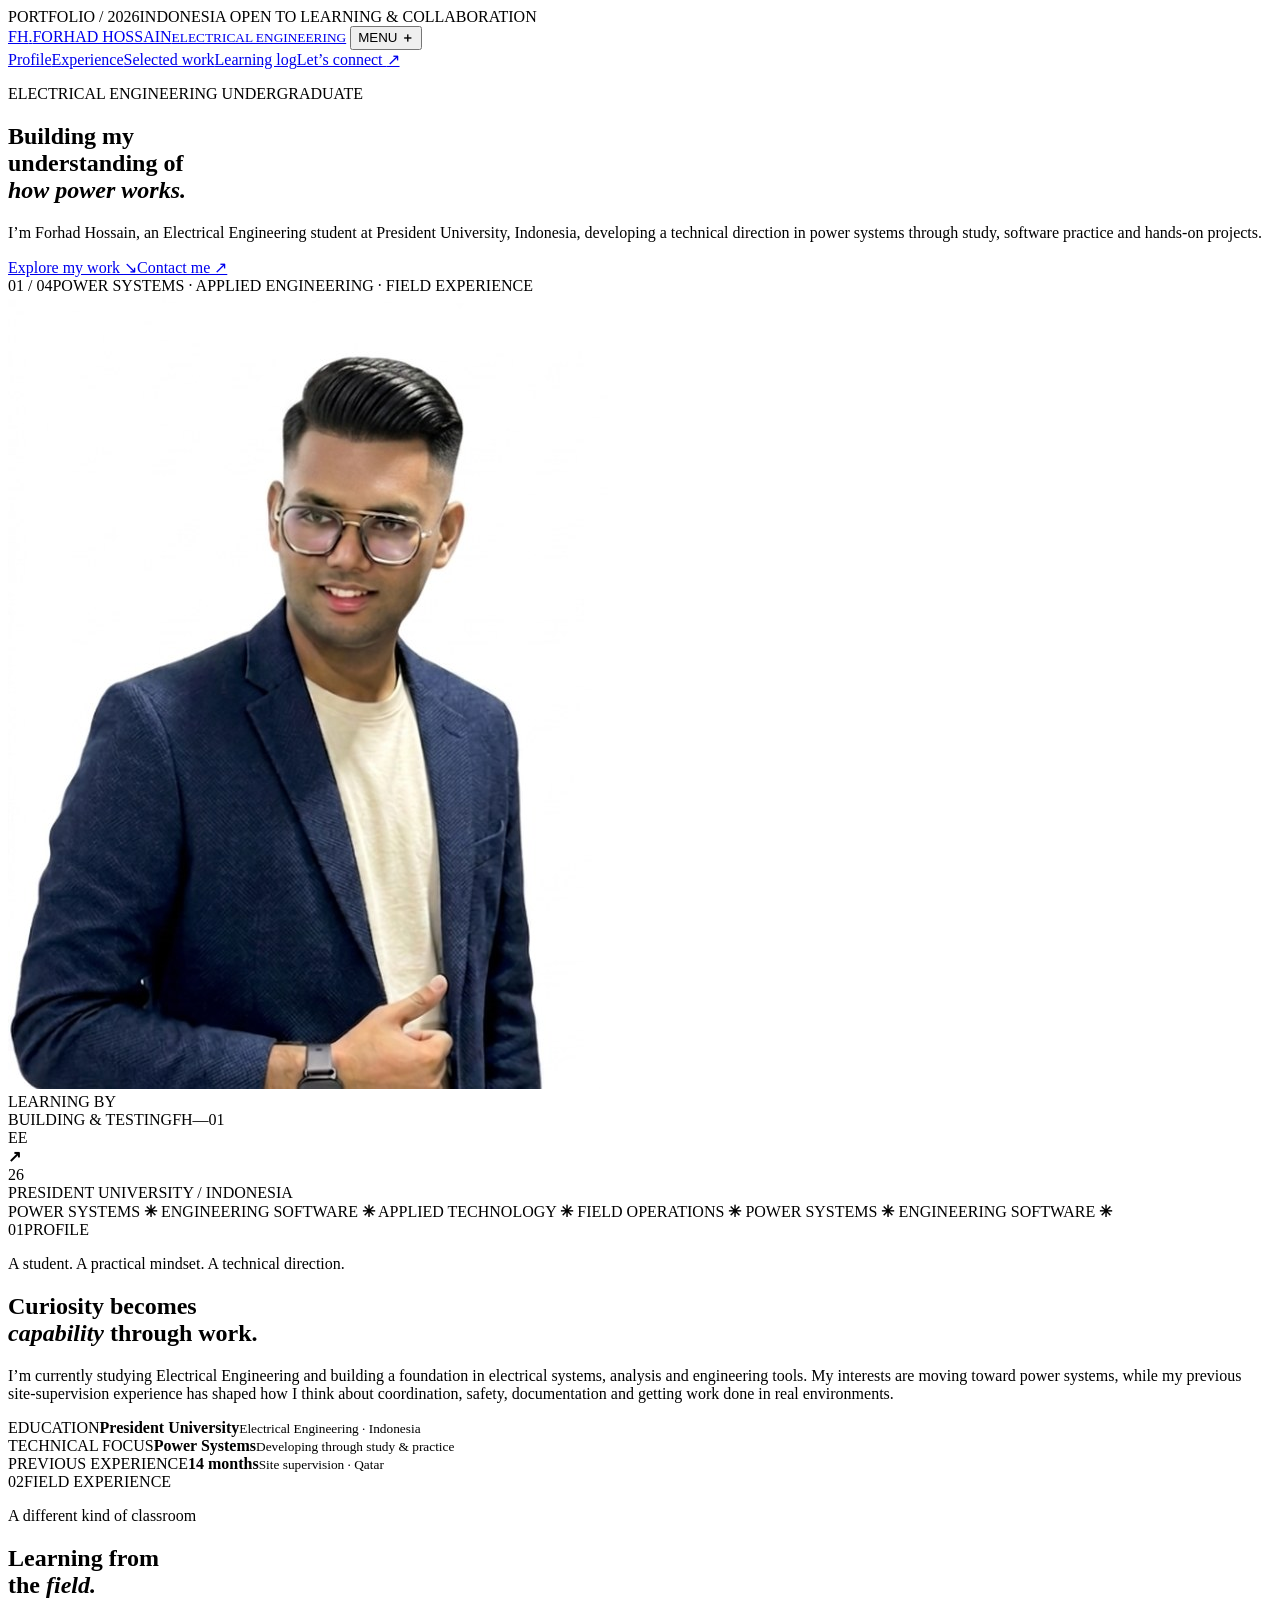
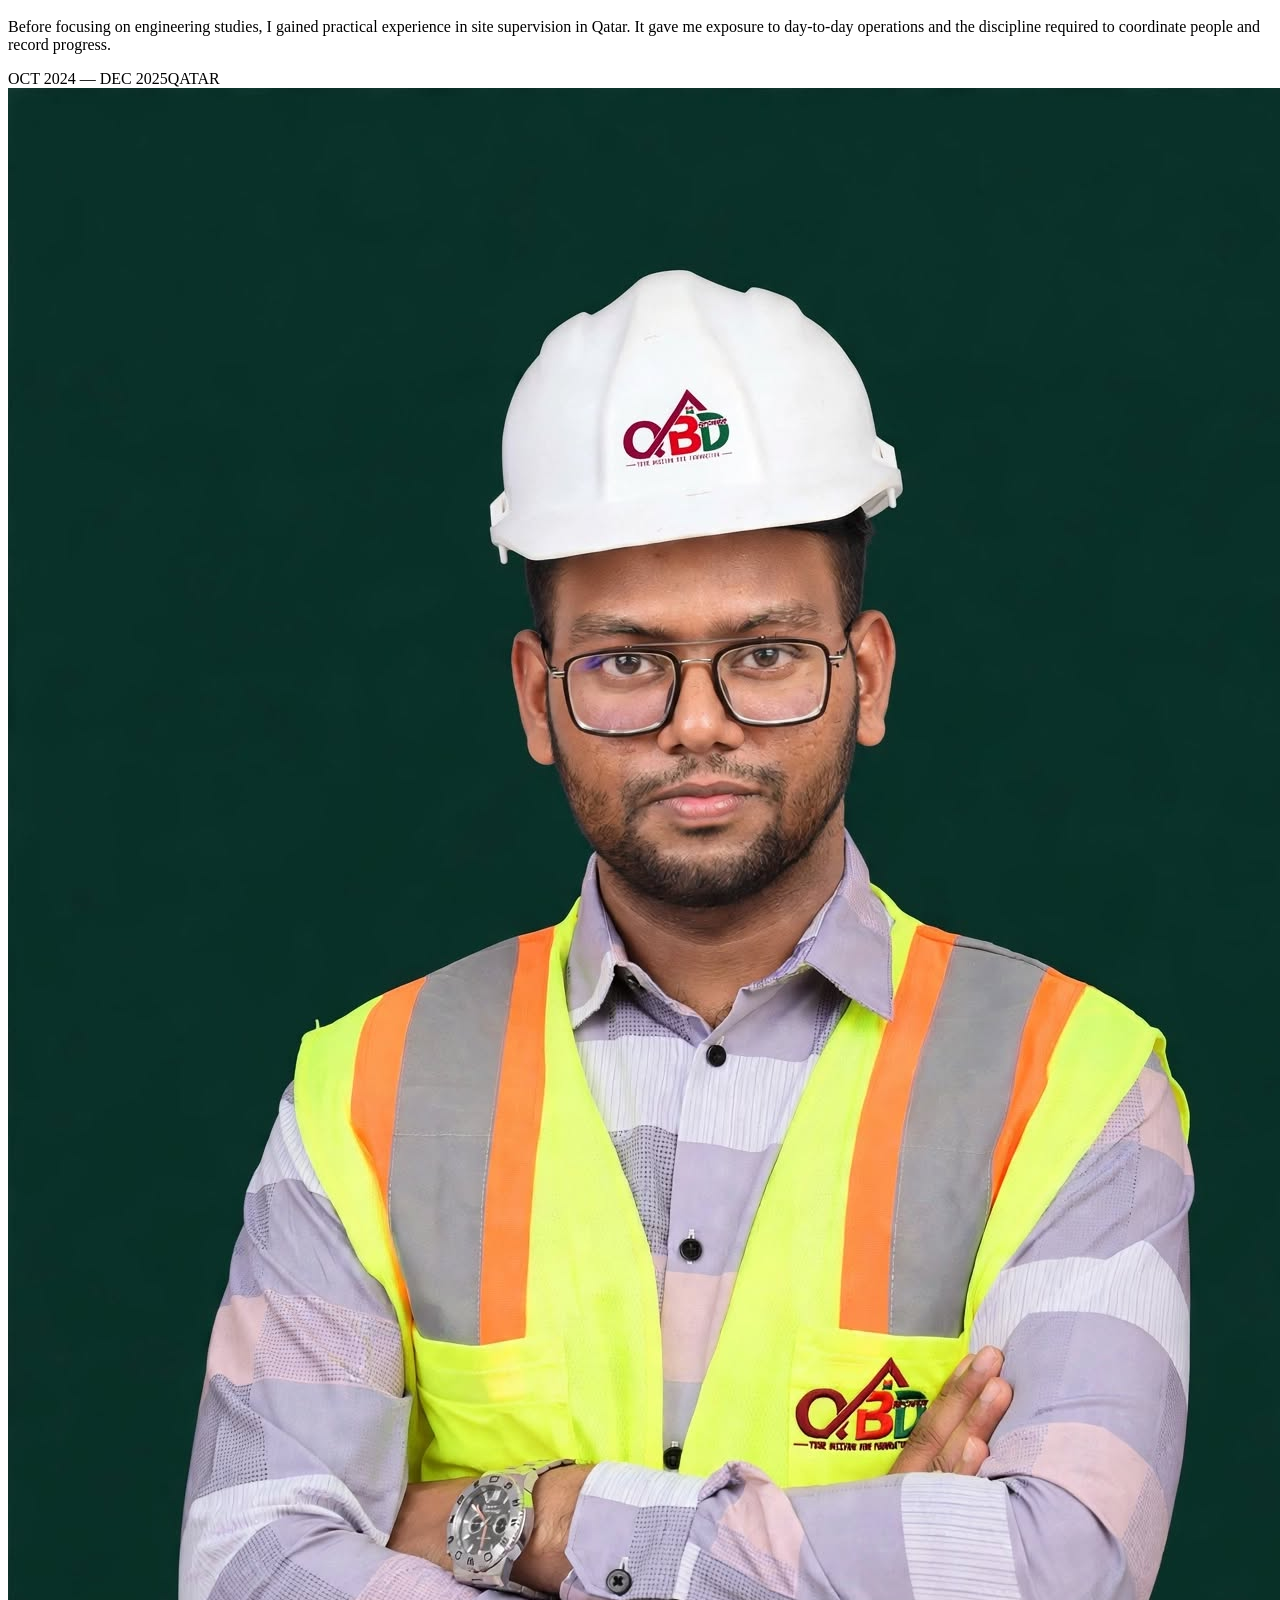
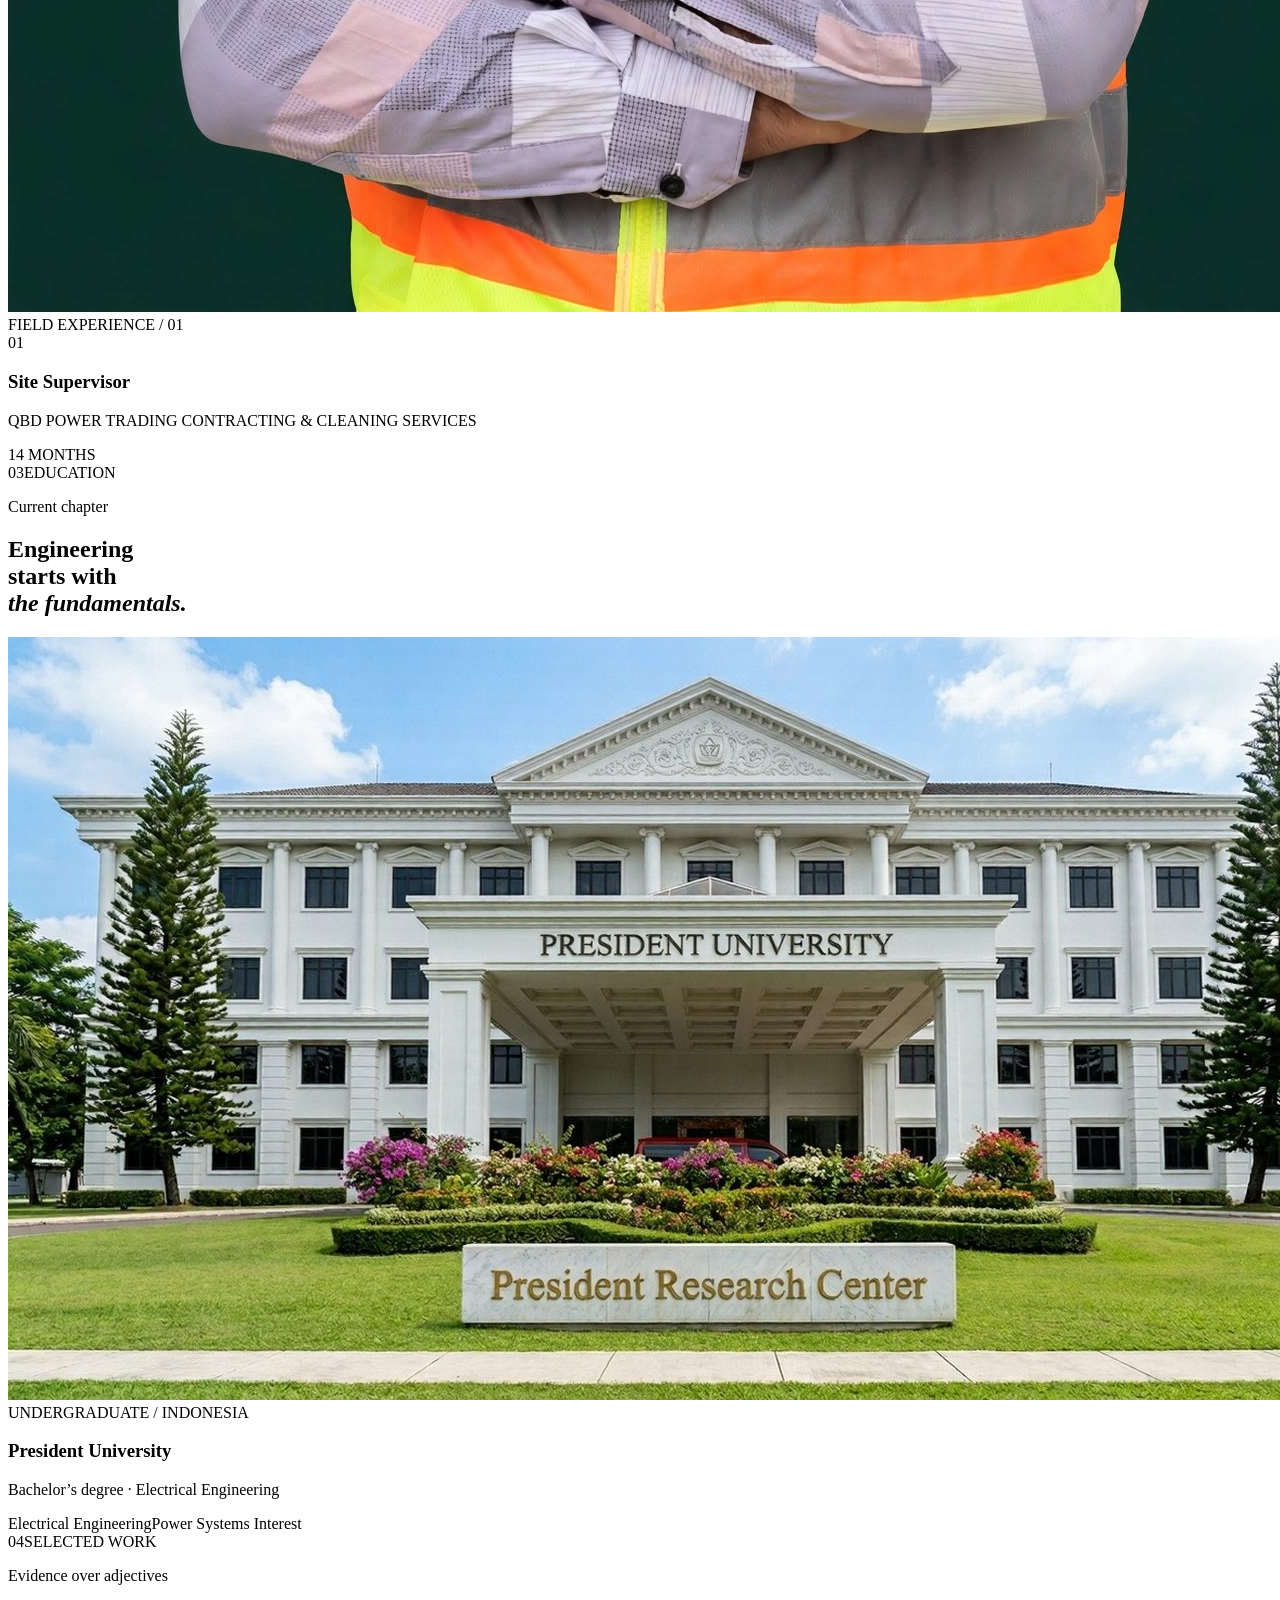
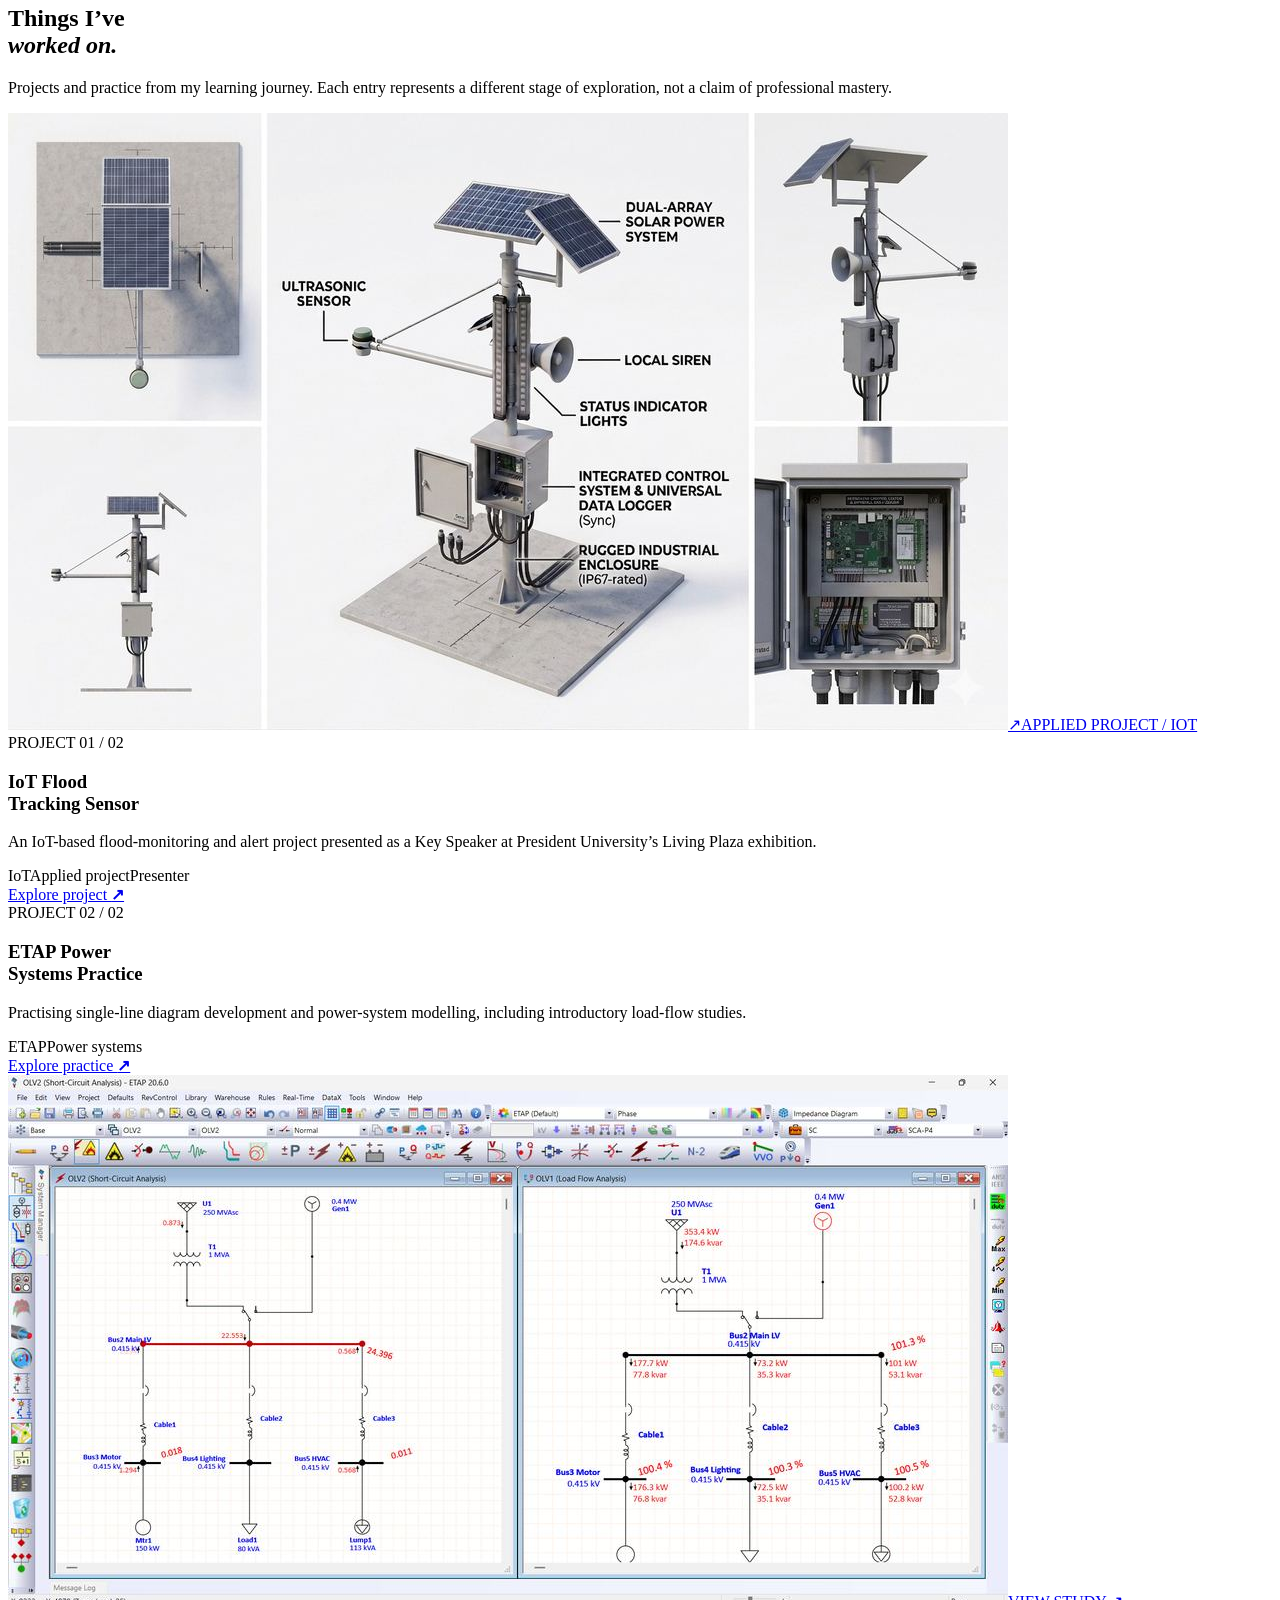
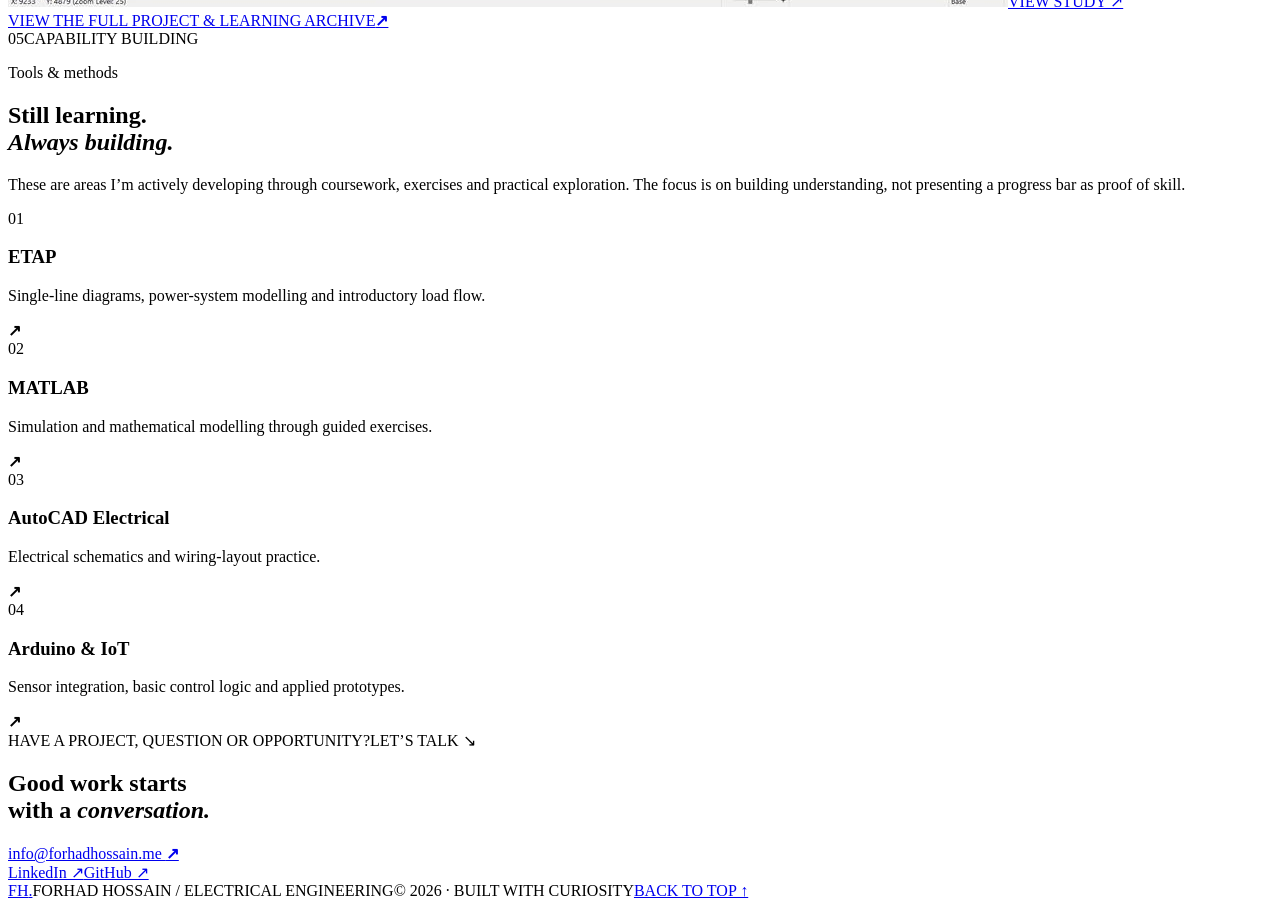
==== redesign-preview/index.html @ 77e1894d "Create independent portfolio redesign homepage" ====
<!doctype html>
<html lang="en">
<head>
<meta charset="utf-8"><meta name="viewport" content="width=device-width,initial-scale=1">
<title>Forhad Hossain | Electrical Engineering & Power Systems</title>
<meta name="description" content="Forhad Hossain, Electrical Engineering undergraduate at President University, Indonesia. Exploring power systems, engineering software and applied technology.">
<meta name="theme-color" content="#102b22">
<link rel="preconnect" href="https://fonts.googleapis.com"><link rel="preconnect" href="https://fonts.gstatic.com" crossorigin>
<link href="https://fonts.googleapis.com/css2?family=DM+Mono:wght@400;500&family=DM+Sans:wght@400;500;600;700&family=Manrope:wght@400;500;600;700;800&display=swap" rel="stylesheet">
<link rel="stylesheet" href="styles/site.css">
</head>
<body>
<div class="topline"><span>PORTFOLIO / 2026</span><span>INDONESIA <i></i> OPEN TO LEARNING & COLLABORATION</span></div>
<header class="site-header">
 <a class="brand" href="#top" aria-label="Forhad Hossain home"><span class="brand-mark">FH<span>.</span></span><span class="brand-name">FORHAD HOSSAIN<small>ELECTRICAL ENGINEERING</small></span></a>
 <button class="menu-toggle" aria-expanded="false" aria-controls="main-nav">MENU <b>＋</b></button>
 <nav id="main-nav"><a href="#profile">Profile</a><a href="#experience">Experience</a><a href="#work">Selected work</a><a href="#learning">Learning log</a><a class="nav-contact" href="#contact">Let’s connect <span>↗</span></a></nav>
</header>
<main id="top">
<section class="hero">
 <div class="hero-copy">
  <p class="kicker"><span class="kicker-line"></span> ELECTRICAL ENGINEERING UNDERGRADUATE</p>
  <h1>Building my<br>understanding of<br><em>how power works.</em></h1>
  <p class="hero-intro">I’m Forhad Hossain, an Electrical Engineering student at President University, Indonesia, developing a technical direction in power systems through study, software practice and hands-on projects.</p>
  <div class="hero-actions"><a class="button button-light" href="#work">Explore my work <span>↘</span></a><a class="text-link" href="mailto:info@forhadhossain.me">Contact me ↗</a></div>
  <div class="hero-foot"><span>01 / 04</span><span>POWER SYSTEMS · APPLIED ENGINEERING · FIELD EXPERIENCE</span></div>
 </div>
 <div class="hero-visual">
  <div class="portrait-frame"><img src="../assets/profile/profile.jpg" alt="Portrait of Forhad Hossain"></div>
  <div class="portrait-note"><span class="note-dot"></span><span>LEARNING BY<br>BUILDING & TESTING</span><span class="note-index">FH—01</span></div>
  <div class="hero-stamp">EE<br><b>↗</b><br>26</div>
 </div>
 <div class="hero-side-label">PRESIDENT UNIVERSITY / INDONESIA</div>
</section>
<section class="ticker" aria-label="Areas of interest"><div>POWER SYSTEMS <b>✳</b> ENGINEERING SOFTWARE <b>✳</b> APPLIED TECHNOLOGY <b>✳</b> FIELD OPERATIONS <b>✳</b> POWER SYSTEMS <b>✳</b> ENGINEERING SOFTWARE <b>✳</b></div></section>
<section class="profile section-pad" id="profile">
 <div class="section-index"><span>01</span><span>PROFILE</span></div>
 <div class="profile-content"><p class="eyebrow">A student. A practical mindset. A technical direction.</p><h2>Curiosity becomes<br><em>capability</em> through work.</h2><div class="profile-bottom"><p>I’m currently studying Electrical Engineering and building a foundation in electrical systems, analysis and engineering tools. My interests are moving toward power systems, while my previous site-supervision experience has shaped how I think about coordination, safety, documentation and getting work done in real environments.</p><div class="profile-facts"><div><span>EDUCATION</span><b>President University</b><small>Electrical Engineering · Indonesia</small></div><div><span>TECHNICAL FOCUS</span><b>Power Systems</b><small>Developing through study & practice</small></div><div><span>PREVIOUS EXPERIENCE</span><b>14 months</b><small>Site supervision · Qatar</small></div></div></div></div>
</section>
<section class="experience section-pad" id="experience">
 <div class="section-index light"><span>02</span><span>FIELD EXPERIENCE</span></div>
 <div class="experience-layout"><div><p class="eyebrow eyebrow-light">A different kind of classroom</p><h2>Learning from<br>the <em>field.</em></h2><p class="experience-intro">Before focusing on engineering studies, I gained practical experience in site supervision in Qatar. It gave me exposure to day-to-day operations and the discipline required to coordinate people and record progress.</p><div class="experience-meta"><span>OCT 2024 — DEC 2025</span><span>QATAR</span></div></div><div class="experience-photo"><img src="../assets/experience/site-work.jpg" alt="Site work experience"><div class="photo-caption">FIELD EXPERIENCE / 01</div></div><div class="experience-role"><span class="role-no">01</span><div><h3>Site Supervisor</h3><p>QBD POWER TRADING CONTRACTING & CLEANING SERVICES</p></div><span class="role-period">14 MONTHS</span></div></div>
</section>
<section class="education section-pad">
 <div class="section-index"><span>03</span><span>EDUCATION</span></div><div class="education-layout"><div><p class="eyebrow">Current chapter</p><h2>Engineering<br>starts with<br><em>the fundamentals.</em></h2></div><div class="education-card"><img src="../assets/education/university.jpg" alt="University campus"><div class="education-card-body"><span class="mono">UNDERGRADUATE / INDONESIA</span><h3>President University</h3><p>Bachelor’s degree · Electrical Engineering</p><div class="education-tags"><span>Electrical Engineering</span><span>Power Systems Interest</span></div></div></div></div>
</section>
<section class="work section-pad" id="work">
 <div class="section-index"><span>04</span><span>SELECTED WORK</span></div><div class="work-heading"><div><p class="eyebrow">Evidence over adjectives</p><h2>Things I’ve<br><em>worked on.</em></h2></div><p>Projects and practice from my learning journey. Each entry represents a different stage of exploration, not a claim of professional mastery.</p></div>
 <div class="project-feature">
  <a class="project-image" href="projects.html#iot"><img src="../assets/projects/iot/flood-sensor.jpg" alt="IoT flood tracking sensor project"><span class="image-arrow">↗</span><span class="image-caption">APPLIED PROJECT / IOT</span></a>
  <div class="project-info"><span class="project-number">PROJECT 01 / 02</span><h3>IoT Flood<br>Tracking Sensor</h3><p>An IoT-based flood-monitoring and alert project presented as a Key Speaker at President University’s Living Plaza exhibition.</p><div class="project-tags"><span>IoT</span><span>Applied project</span><span>Presenter</span></div><a class="arrow-link" href="projects.html#iot">Explore project <b>↗</b></a></div>
 </div>
 <div class="project-secondary"><div class="secondary-info"><span class="project-number">PROJECT 02 / 02</span><h3>ETAP Power<br>Systems Practice</h3><p>Practising single-line diagram development and power-system modelling, including introductory load-flow studies.</p><div class="project-tags"><span>ETAP</span><span>Power systems</span></div><a class="arrow-link" href="projects.html#etap">Explore practice <b>↗</b></a></div><a class="secondary-image" href="projects.html#etap"><img src="../assets/projects/etap/beginner-01.jpg" alt="ETAP single line diagram practice"><span>VIEW STUDY ↗</span></a></div>
 <a class="all-work" href="projects.html"><span>VIEW THE FULL PROJECT & LEARNING ARCHIVE</span><b>↗</b></a>
</section>
<section class="learning section-pad" id="learning"><div class="section-index"><span>05</span><span>CAPABILITY BUILDING</span></div><div class="learning-layout"><div><p class="eyebrow">Tools & methods</p><h2>Still learning.<br><em>Always building.</em></h2><p class="learning-intro">These are areas I’m actively developing through coursework, exercises and practical exploration. The focus is on building understanding, not presenting a progress bar as proof of skill.</p></div><div class="capability-list"><div><span>01</span><div><h3>ETAP</h3><p>Single-line diagrams, power-system modelling and introductory load flow.</p></div><b>↗</b></div><div><span>02</span><div><h3>MATLAB</h3><p>Simulation and mathematical modelling through guided exercises.</p></div><b>↗</b></div><div><span>03</span><div><h3>AutoCAD Electrical</h3><p>Electrical schematics and wiring-layout practice.</p></div><b>↗</b></div><div><span>04</span><div><h3>Arduino & IoT</h3><p>Sensor integration, basic control logic and applied prototypes.</p></div><b>↗</b></div></div></div></section>
<section class="contact section-pad" id="contact"><div class="contact-top"><span>HAVE A PROJECT, QUESTION OR OPPORTUNITY?</span><span>LET’S TALK ↘</span></div><h2>Good work starts<br>with a <em>conversation.</em></h2><div class="contact-bottom"><a class="contact-email" href="mailto:info@forhadhossain.me">info@forhadhossain.me <b>↗</b></a><div class="contact-links"><a href="https://www.linkedin.com/" target="_blank" rel="noreferrer">LinkedIn ↗</a><a href="https://github.com/forhadhossain-ee" target="_blank" rel="noreferrer">GitHub ↗</a></div></div></section>
</main>
<footer><a class="footer-brand" href="#top">FH<span>.</span></a><span>FORHAD HOSSAIN / ELECTRICAL ENGINEERING</span><span>© 2026 · BUILT WITH CURIOSITY</span><a href="#top">BACK TO TOP ↑</a></footer>
<script src="scripts/site.js"></script>
</body></html>
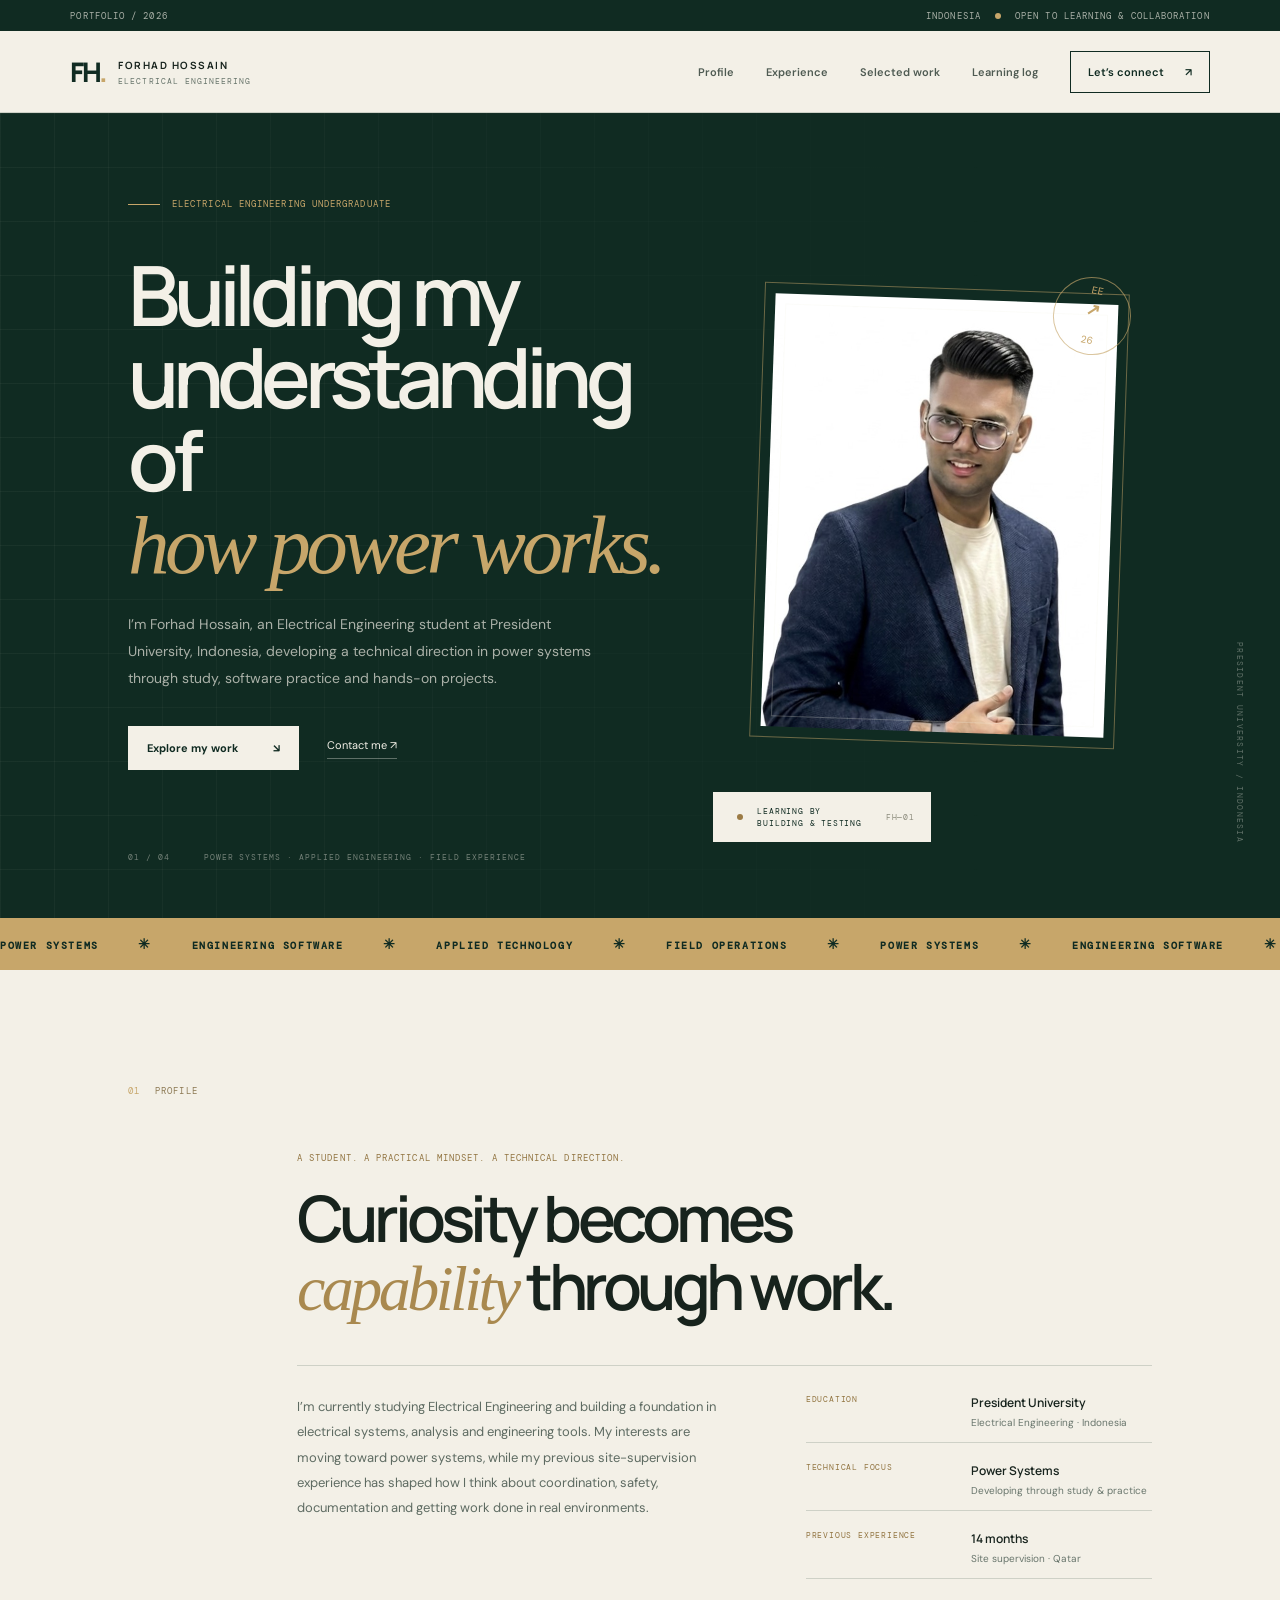
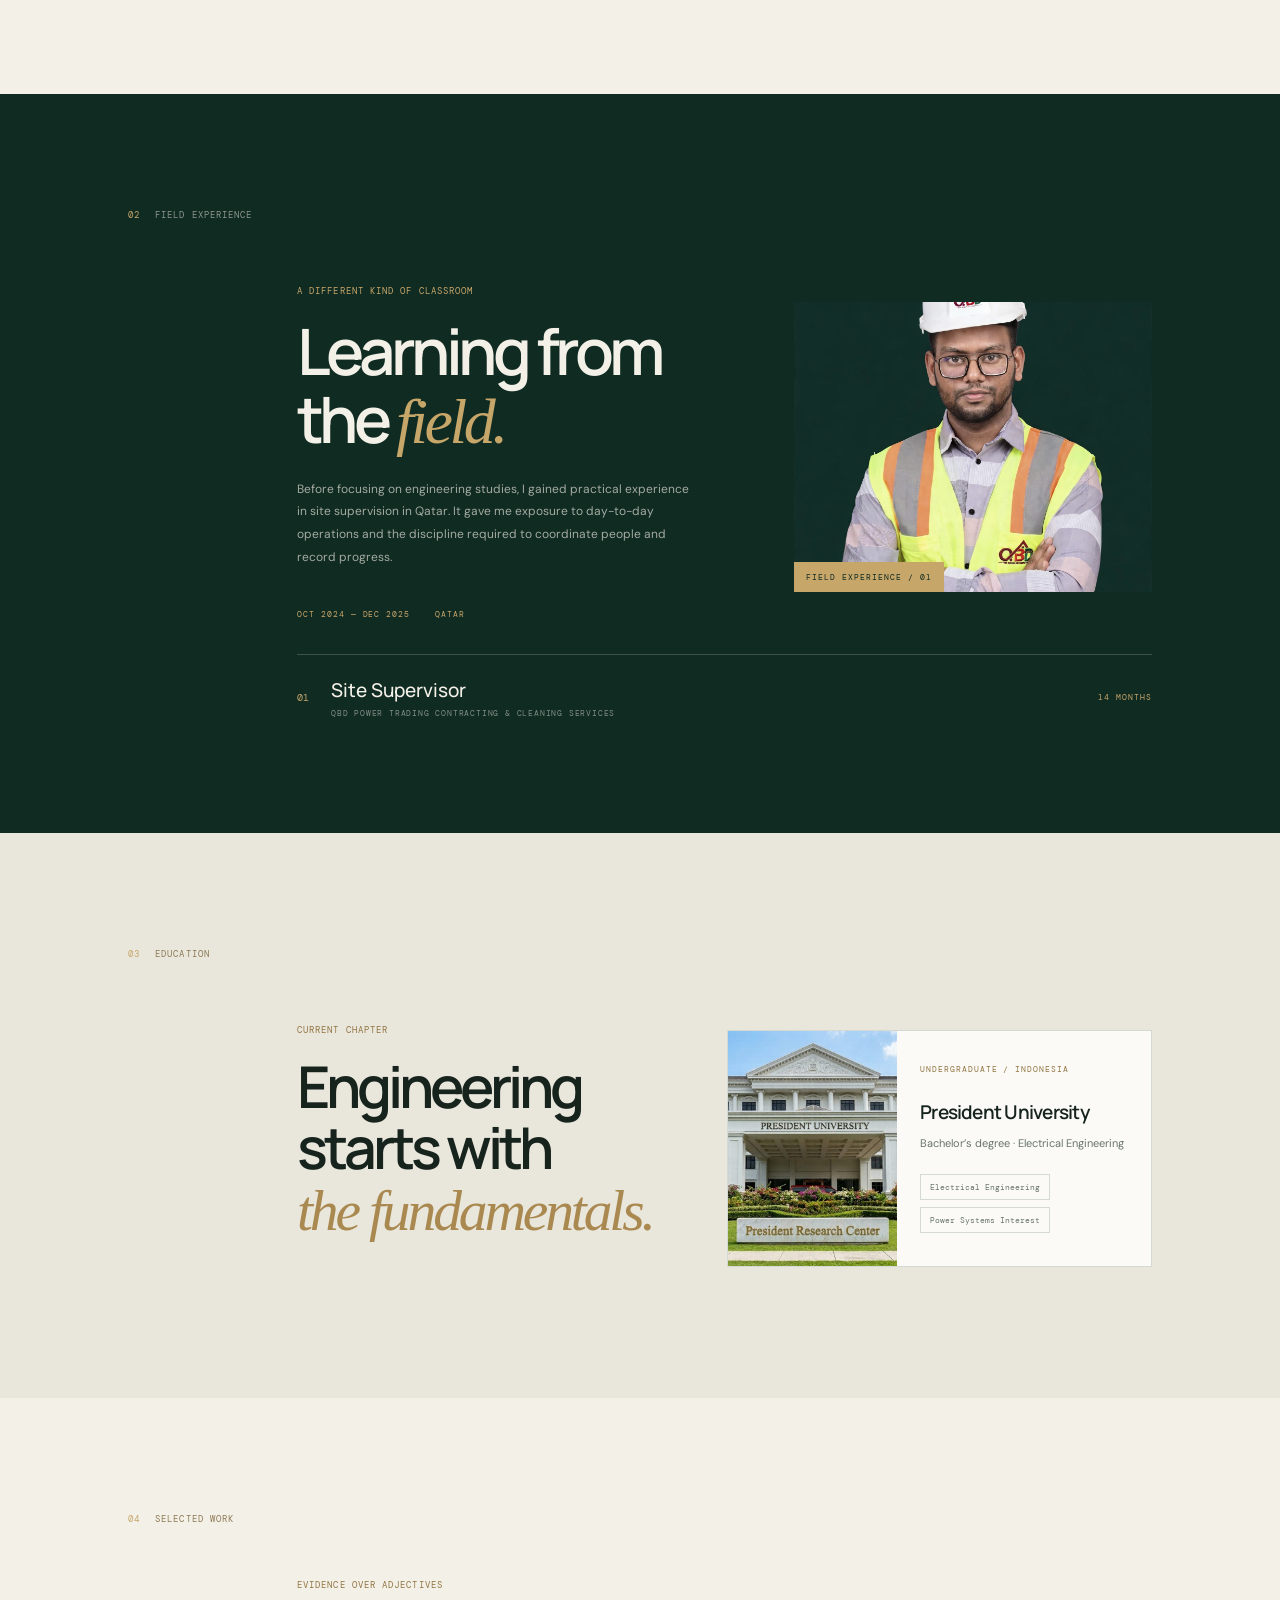
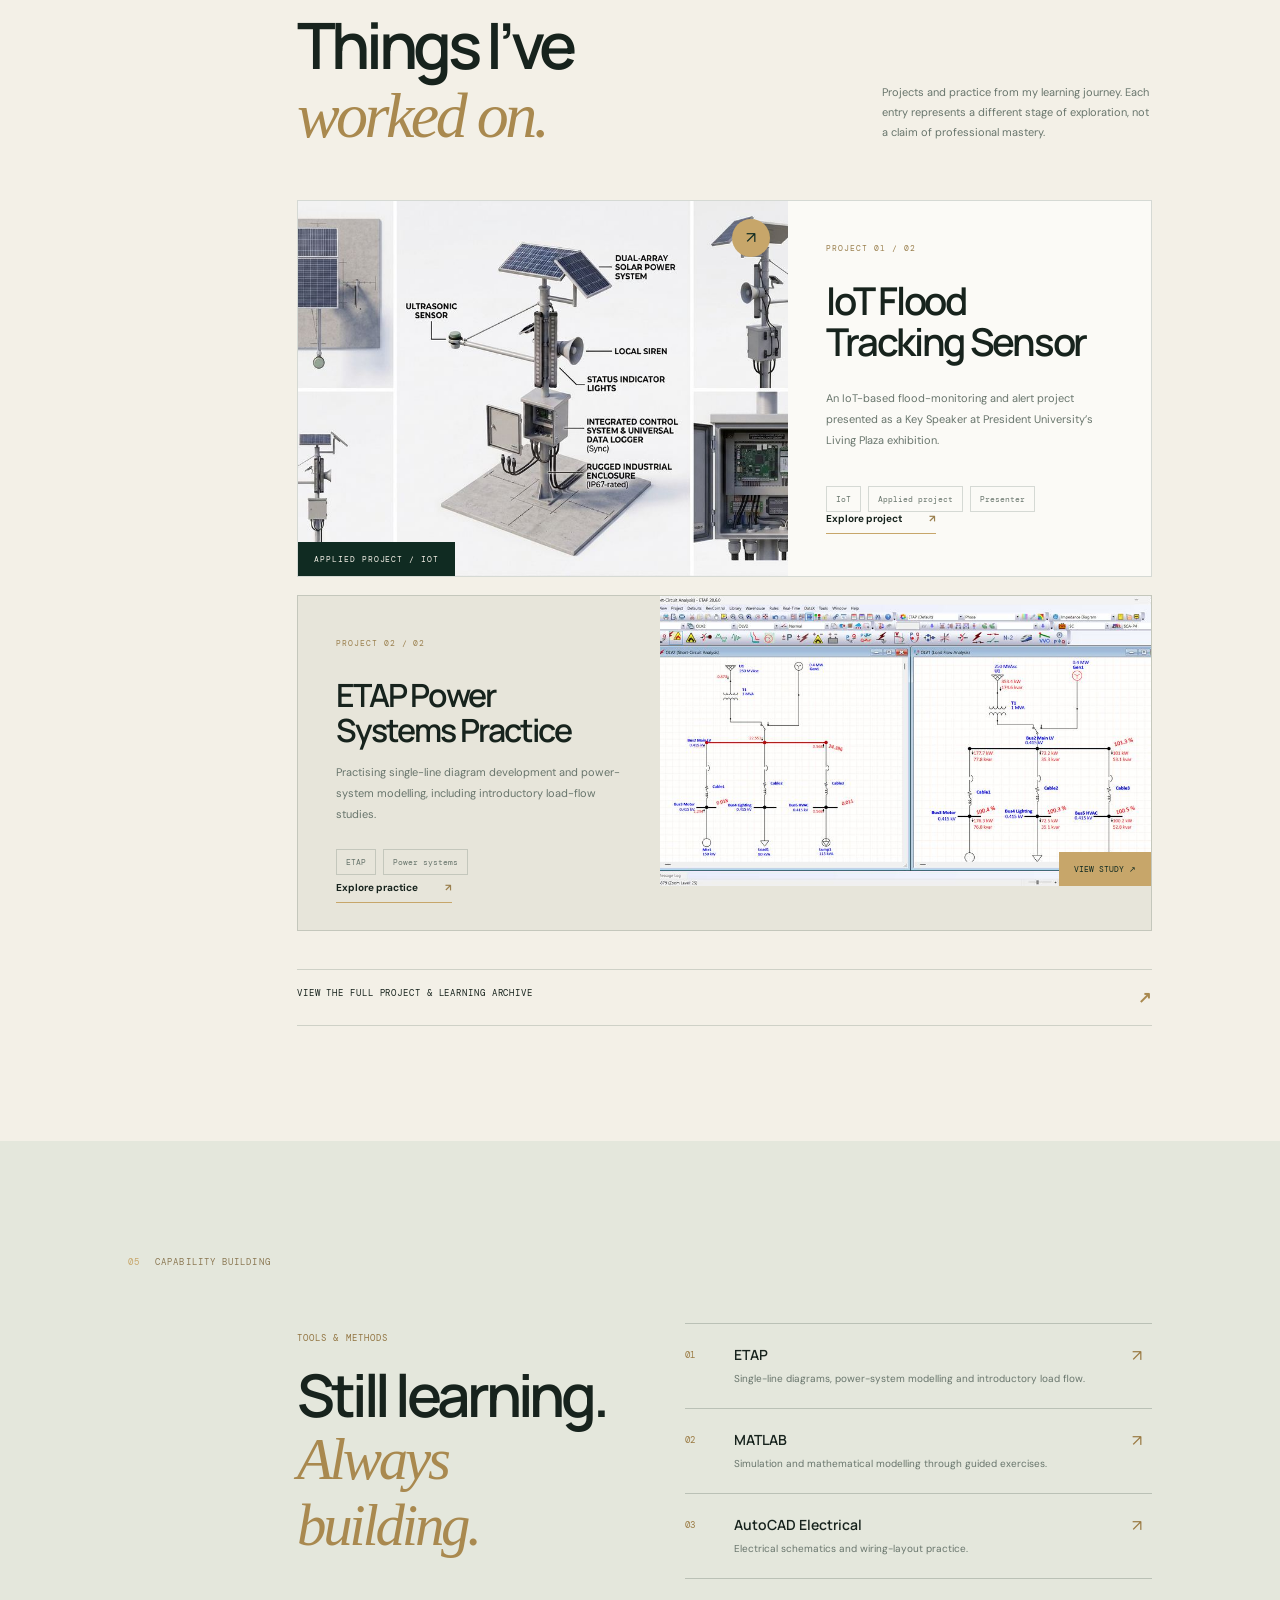
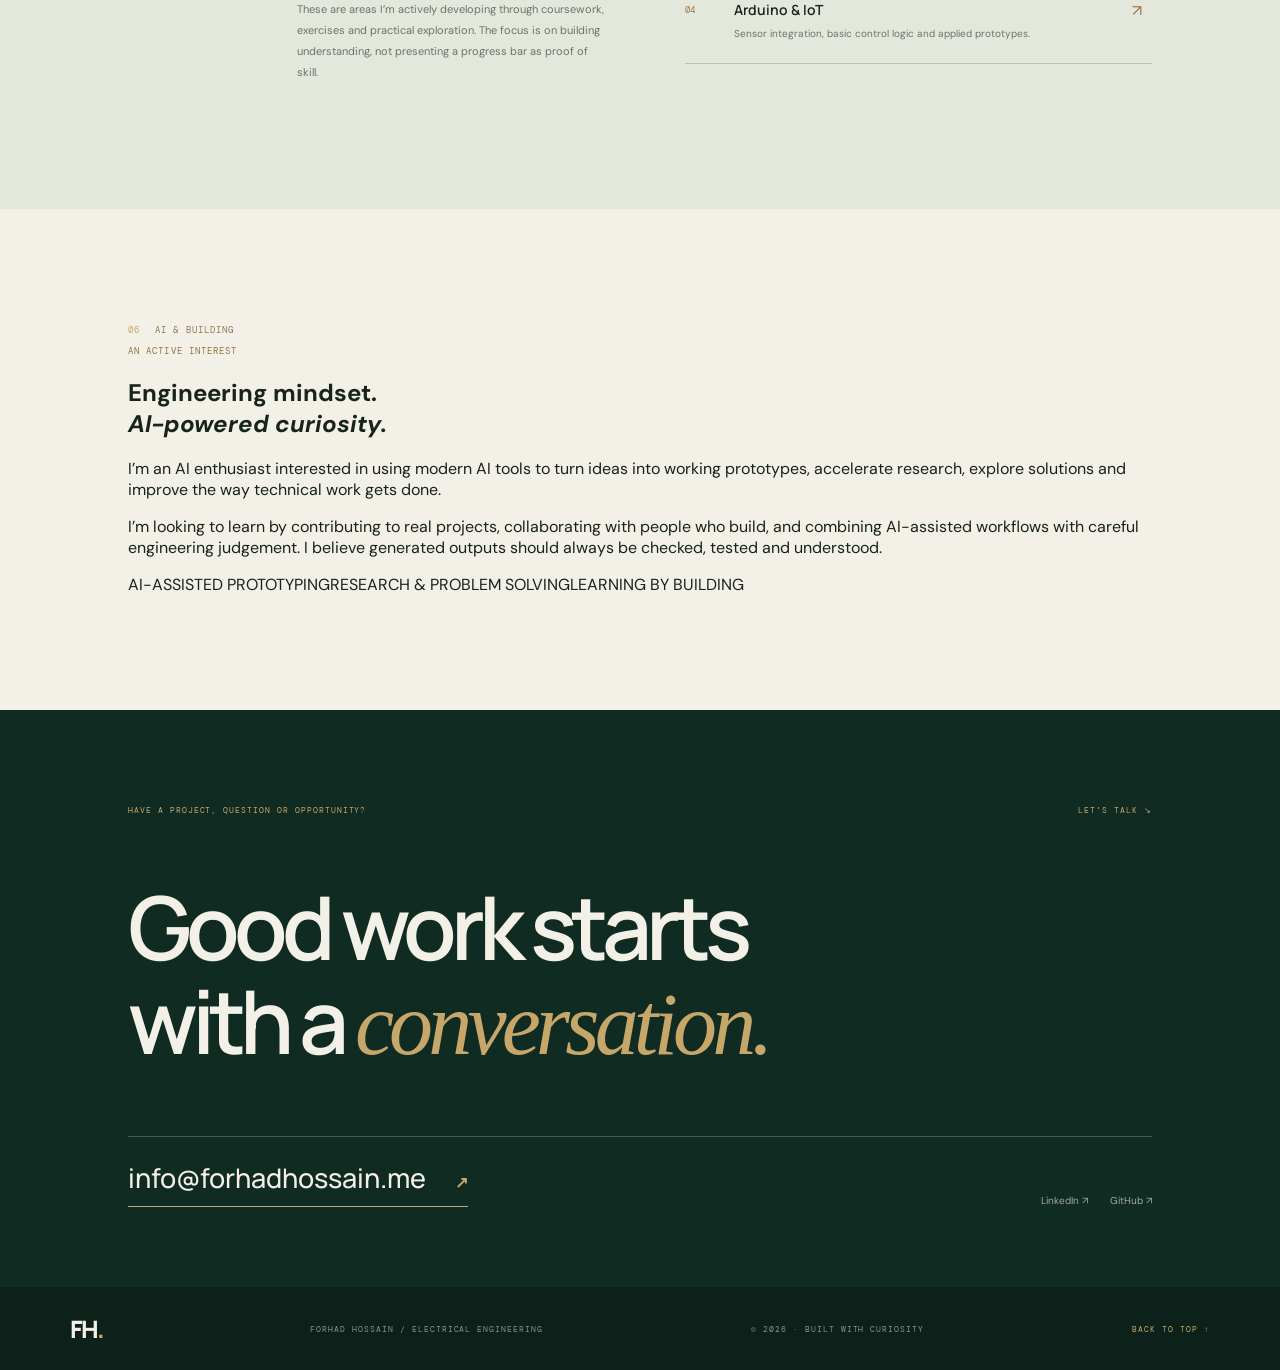
==== commit 3f0dd7d5: "Add AI enthusiast positioning and verified LinkedIn profile to V2 preview" ====
--- a/redesign-preview/index.html
+++ b/redesign-preview/index.html
@@ -54,7 +54,8 @@
  <a class="all-work" href="projects.html"><span>VIEW THE FULL PROJECT & LEARNING ARCHIVE</span><b>↗</b></a>
 </section>
 <section class="learning section-pad" id="learning"><div class="section-index"><span>05</span><span>CAPABILITY BUILDING</span></div><div class="learning-layout"><div><p class="eyebrow">Tools & methods</p><h2>Still learning.<br><em>Always building.</em></h2><p class="learning-intro">These are areas I’m actively developing through coursework, exercises and practical exploration. The focus is on building understanding, not presenting a progress bar as proof of skill.</p></div><div class="capability-list"><div><span>01</span><div><h3>ETAP</h3><p>Single-line diagrams, power-system modelling and introductory load flow.</p></div><b>↗</b></div><div><span>02</span><div><h3>MATLAB</h3><p>Simulation and mathematical modelling through guided exercises.</p></div><b>↗</b></div><div><span>03</span><div><h3>AutoCAD Electrical</h3><p>Electrical schematics and wiring-layout practice.</p></div><b>↗</b></div><div><span>04</span><div><h3>Arduino & IoT</h3><p>Sensor integration, basic control logic and applied prototypes.</p></div><b>↗</b></div></div></div></section>
-<section class="contact section-pad" id="contact"><div class="contact-top"><span>HAVE A PROJECT, QUESTION OR OPPORTUNITY?</span><span>LET’S TALK ↘</span></div><h2>Good work starts<br>with a <em>conversation.</em></h2><div class="contact-bottom"><a class="contact-email" href="mailto:info@forhadhossain.me">info@forhadhossain.me <b>↗</b></a><div class="contact-links"><a href="https://www.linkedin.com/" target="_blank" rel="noreferrer">LinkedIn ↗</a><a href="https://github.com/forhadhossain-ee" target="_blank" rel="noreferrer">GitHub ↗</a></div></div></section>
+<section class="ai-focus section-pad" id="ai-focus"><div class="section-index"><span>06</span><span>AI & BUILDING</span></div><div class="ai-focus-layout"><div><p class="eyebrow">An active interest</p><h2>Engineering mindset.<br><em>AI-powered curiosity.</em></h2></div><div class="ai-focus-copy"><p>I’m an AI enthusiast interested in using modern AI tools to turn ideas into working prototypes, accelerate research, explore solutions and improve the way technical work gets done.</p><p>I’m looking to learn by contributing to real projects, collaborating with people who build, and combining AI-assisted workflows with careful engineering judgement. I believe generated outputs should always be checked, tested and understood.</p><div class="ai-interest-tags"><span>AI-ASSISTED PROTOTYPING</span><span>RESEARCH & PROBLEM SOLVING</span><span>LEARNING BY BUILDING</span></div></div></div></section>
+<section class="contact section-pad" id="contact"><div class="contact-top"><span>HAVE A PROJECT, QUESTION OR OPPORTUNITY?</span><span>LET’S TALK ↘</span></div><h2>Good work starts<br>with a <em>conversation.</em></h2><div class="contact-bottom"><a class="contact-email" href="mailto:info@forhadhossain.me">info@forhadhossain.me <b>↗</b></a><div class="contact-links"><a href="https://www.linkedin.com/in/forhadhossain-ee" target="_blank" rel="noreferrer">LinkedIn ↗</a><a href="https://github.com/forhadhossain-ee" target="_blank" rel="noreferrer">GitHub ↗</a></div></div></section>
 </main>
 <footer><a class="footer-brand" href="#top">FH<span>.</span></a><span>FORHAD HOSSAIN / ELECTRICAL ENGINEERING</span><span>© 2026 · BUILT WITH CURIOSITY</span><a href="#top">BACK TO TOP ↑</a></footer>
 <script src="scripts/site.js"></script>
--- a/redesign-preview/styles/site.css
+++ b/redesign-preview/styles/site.css
@@ -0,0 +1,16 @@
+:root{--forest:#102b22;--forest2:#183c2f;--cream:#f3f0e7;--paper:#e9e6dc;--white:#fbfaf6;--sage:#a9b7a2;--bronze:#c7a66a;--ink:#17231d;--muted:#68756c;--line:rgba(16,43,34,.16);--sans:"DM Sans",sans-serif;--display:"Manrope",sans-serif;--mono:"DM Mono",monospace}
+*{box-sizing:border-box}html{scroll-behavior:smooth;scroll-padding-top:90px}body{margin:0;background:var(--cream);color:var(--ink);font-family:var(--sans);-webkit-font-smoothing:antialiased}a{color:inherit;text-decoration:none}img{display:block;max-width:100%}button{font:inherit}.topline{height:31px;padding:0 5.5vw;background:var(--forest);color:rgba(243,240,231,.68);display:flex;justify-content:space-between;align-items:center;font:9px var(--mono);letter-spacing:.12em}.topline i,.note-dot{display:inline-block;width:6px;height:6px;border-radius:50%;background:var(--bronze);margin:0 8px;vertical-align:middle}
+.site-header{height:82px;padding:0 5.5vw;display:flex;align-items:center;justify-content:space-between;border-bottom:1px solid var(--line);background:var(--cream);position:relative;z-index:10}.brand{display:flex;align-items:center;gap:13px}.brand-mark{font:800 27px var(--display);letter-spacing:-.1em;color:var(--forest)}.brand-mark span,.footer-brand span{color:var(--bronze)}.brand-name{font:700 10px var(--display);letter-spacing:.15em}.brand-name small{display:block;margin-top:4px;color:var(--muted);font:8px var(--mono);letter-spacing:.13em}.site-header nav{display:flex;align-items:center;gap:32px}.site-header nav a{font-size:11px;font-weight:600;color:#4f5b53;transition:color .2s}.site-header nav a:hover{color:#a27e3e}.site-header nav .nav-contact{padding:13px 17px;border:1px solid var(--forest);color:var(--forest)}.nav-contact span{margin-left:18px}.menu-toggle{display:none;border:0;background:none;color:var(--forest);font:10px var(--mono);letter-spacing:.12em}
+.hero{min-height:650px;background:var(--forest);color:var(--cream);display:grid;grid-template-columns:1.15fr .85fr;position:relative;overflow:hidden;padding:76px 11vw 56px 10vw}.hero:before{content:"";position:absolute;inset:0;background-image:linear-gradient(rgba(243,240,231,.045) 1px,transparent 1px),linear-gradient(90deg,rgba(243,240,231,.045) 1px,transparent 1px);background-size:54px 54px;mask-image:linear-gradient(90deg,black,transparent 80%);pointer-events:none}.hero-copy,.hero-visual{position:relative;z-index:1}.kicker,.eyebrow,.section-index,.mono,.project-number,.hero-foot,.experience-meta,.photo-caption,.image-caption,.contact-top,footer,.role-period{font-family:var(--mono);letter-spacing:.12em}.kicker{font-size:9px;color:var(--bronze);display:flex;align-items:center;gap:12px}.kicker-line{width:32px;height:1px;background:var(--bronze)}.hero h1{font:600 clamp(48px,6.5vw,90px)/.99 var(--display);letter-spacing:-.075em;margin:43px 0 25px}.hero h1 em,.profile h2 em,.experience h2 em,.education h2 em,.work h2 em,.learning h2 em,.contact h2 em{font-family:Georgia,serif;font-weight:400;color:var(--bronze);letter-spacing:-.055em}.hero-intro{max-width:465px;font-size:14px;line-height:1.9;color:rgba(243,240,231,.68)}.hero-actions{display:flex;align-items:center;gap:28px;margin-top:35px}.button{display:inline-flex;align-items:center;gap:35px;padding:15px 19px;font-size:11px;font-weight:700}.button-light{background:var(--cream);color:var(--forest)}.text-link{font-size:11px;color:var(--cream);border-bottom:1px solid rgba(243,240,231,.35);padding:0 0 6px}.hero-foot{display:flex;gap:34px;margin-top:82px;font-size:8px;color:rgba(243,240,231,.44)}.hero-visual{display:flex;align-items:center;justify-content:center;padding:0 0 20px 30px}.portrait-frame{width:min(100%,365px);height:455px;padding:10px;border:1px solid rgba(199,166,106,.5);position:relative;transform:rotate(2deg)}.portrait-frame:before{content:"";position:absolute;inset:20px;border:1px solid rgba(243,240,231,.24);z-index:1;pointer-events:none}.portrait-frame img{width:100%;height:100%;object-fit:cover;object-position:center 25%;filter:saturate(.78)}.portrait-note{position:absolute;bottom:20px;left:4px;background:var(--cream);color:var(--forest);padding:13px 16px;display:flex;align-items:center;font:8px/1.5 var(--mono);letter-spacing:.1em;gap:6px}.portrait-note .note-dot{background:#9b7b45}.note-index{padding-left:18px;color:#8b8b7c}.hero-stamp{position:absolute;right:2%;top:13%;border:1px solid rgba(199,166,106,.65);border-radius:50%;width:78px;height:78px;display:grid;place-content:center;text-align:center;color:var(--bronze);font:10px/1.35 var(--mono);transform:rotate(12deg)}.hero-stamp b{font-size:17px}.hero-side-label{position:absolute;right:2.7vw;bottom:75px;writing-mode:vertical-rl;font:8px var(--mono);letter-spacing:.16em;color:rgba(243,240,231,.35)}
+.ticker{overflow:hidden;background:var(--bronze);color:var(--forest);white-space:nowrap;padding:17px 0;font:700 10px var(--mono);letter-spacing:.16em}.ticker div{width:max-content;animation:marquee 35s linear infinite}.ticker b{padding:0 32px;font-size:14px}@keyframes marquee{to{transform:translateX(-50%)}}
+.section-pad{padding:115px 10vw}.section-index{display:flex;gap:15px;align-items:center;font-size:9px;color:#8c7954}.section-index span:first-child{color:var(--bronze)}.profile-content{margin:55px 0 0 16.5%}.eyebrow{font-size:9px;color:#927542;text-transform:uppercase}.profile h2,.experience h2,.education h2,.work h2,.learning h2,.contact h2{font:600 clamp(40px,5vw,66px)/1.06 var(--display);letter-spacing:-.07em;margin:20px 0 42px}.profile h2 em,.education h2 em,.work h2 em,.learning h2 em{color:#a9894f}.profile-bottom{display:grid;grid-template-columns:1.1fr .9fr;gap:10%;border-top:1px solid var(--line);padding-top:28px}.profile-bottom>p{font-size:13px;line-height:1.95;color:#5e6b62;margin:0;max-width:540px}.profile-facts{display:grid;gap:19px}.profile-facts div{display:grid;grid-template-columns:1fr 1.2fr;gap:5px 14px;border-bottom:1px solid var(--line);padding-bottom:13px}.profile-facts span{font:8px var(--mono);letter-spacing:.1em;color:#927542}.profile-facts b{font:600 12px var(--display)}.profile-facts small{grid-column:2;color:var(--muted);font-size:10px}
+.experience{background:var(--forest);color:var(--cream);position:relative}.section-index.light{color:rgba(243,240,231,.55)}.experience-layout{margin:55px 0 0 16.5%;display:grid;grid-template-columns:1fr .85fr;gap:35px 9%;align-items:center}.eyebrow-light{color:var(--bronze)}.experience h2{margin-bottom:22px}.experience-intro{max-width:400px;color:rgba(243,240,231,.65);font-size:12px;line-height:1.9}.experience-meta{display:flex;gap:25px;margin-top:40px;font-size:8px;color:var(--bronze)}.experience-photo{position:relative}.experience-photo img{width:100%;height:290px;object-fit:cover;filter:saturate(.72)}.photo-caption{position:absolute;bottom:0;left:0;background:var(--bronze);color:var(--forest);padding:10px 12px;font-size:8px}.experience-role{grid-column:1/-1;display:flex;align-items:center;gap:22px;border-top:1px solid rgba(243,240,231,.2);padding-top:22px}.role-no{font:10px var(--mono);color:var(--bronze)}.experience-role h3{font:500 19px var(--display);margin:0 0 5px}.experience-role p{font:8px var(--mono);letter-spacing:.1em;color:rgba(243,240,231,.5);margin:0}.role-period{margin-left:auto;color:var(--bronze);font-size:8px}
+.education{background:var(--paper)}.education-layout{margin:55px 0 0 16.5%;display:grid;grid-template-columns:.85fr 1fr;gap:8%;align-items:center}.education h2{font-size:clamp(39px,4.5vw,58px)}.education-card{display:grid;grid-template-columns:40% 1fr;background:var(--white);border:1px solid var(--line)}.education-card>img{height:100%;min-height:235px;width:100%;object-fit:cover}.education-card-body{padding:25px 23px}.education-card-body .mono{font-size:8px;color:#927542}.education-card h3{font:600 19px var(--display);letter-spacing:-.04em;margin:22px 0 7px}.education-card p{font-size:11px;color:var(--muted)}.education-tags,.project-tags{display:flex;flex-wrap:wrap;gap:7px;margin-top:24px}.education-tags span,.project-tags span{padding:7px 9px;border:1px solid var(--line);font:8px var(--mono);color:#68756c}
+.work{background:var(--cream)}.work-heading{margin:45px 0 50px 16.5%;display:flex;justify-content:space-between;align-items:end;gap:40px}.work-heading h2{margin-bottom:0}.work-heading>p{max-width:270px;color:var(--muted);font-size:11px;line-height:1.8;margin-bottom:7px}.project-feature{margin-left:16.5%;display:grid;grid-template-columns:1.15fr .85fr;background:var(--white);border:1px solid var(--line)}.project-image{position:relative;min-height:360px;overflow:hidden;background:#d8ded5}.project-image img,.secondary-image img{width:100%;height:100%;object-fit:cover;transition:transform .7s}.project-image:hover img,.secondary-image:hover img{transform:scale(1.035)}.image-arrow{position:absolute;top:18px;right:18px;width:38px;height:38px;border-radius:50%;display:grid;place-items:center;background:var(--bronze);color:var(--forest)}.image-caption{position:absolute;left:0;bottom:0;background:var(--forest);color:var(--cream);padding:12px 16px;font-size:8px}.project-info{padding:42px 38px;display:flex;flex-direction:column;align-items:flex-start}.project-number{font-size:8px;color:#9b804f}.project-info h3,.secondary-info h3{font:600 clamp(27px,3vw,39px)/1.08 var(--display);letter-spacing:-.06em;margin:27px 0 15px}.project-info>p,.secondary-info>p{font-size:11px;line-height:1.9;color:var(--muted);max-width:340px}.project-info .arrow-link{margin-top:auto}.arrow-link{font-size:10px;font-weight:700;border-bottom:1px solid var(--bronze);padding:0 0 8px}.arrow-link b{margin-left:25px;color:#9b804f}.project-secondary{margin:18px 0 0 16.5%;display:grid;grid-template-columns:.85fr 1.15fr;border:1px solid var(--line);background:#e7e5da}.secondary-info{padding:34px 38px}.secondary-info h3{font-size:32px}.secondary-image{height:290px;position:relative;overflow:hidden}.secondary-image>span{position:absolute;right:0;bottom:0;background:var(--bronze);color:var(--forest);font:8px var(--mono);padding:12px 15px}.all-work{margin:38px 0 0 16.5%;display:flex;justify-content:space-between;padding:17px 0;border-top:1px solid var(--line);border-bottom:1px solid var(--line);font:9px var(--mono);letter-spacing:.1em}.all-work b{font-size:16px;color:#a9894f}
+.learning{background:#e4e7dc}.learning-layout{margin:55px 0 0 16.5%;display:grid;grid-template-columns:.8fr 1.2fr;gap:9%}.learning h2{font-size:clamp(39px,4.6vw,60px)}.learning-intro{max-width:330px;font-size:11px;line-height:1.9;color:var(--muted)}.capability-list{border-top:1px solid rgba(16,43,34,.2)}.capability-list>div{display:grid;grid-template-columns:35px 1fr 20px;gap:14px;align-items:start;padding:21px 0;border-bottom:1px solid rgba(16,43,34,.2)}.capability-list>div>span{font:9px var(--mono);color:#9a7a42;padding-top:4px}.capability-list h3{font:600 14px var(--display);margin:0 0 6px}.capability-list p{font-size:10px;line-height:1.7;color:var(--muted);margin:0}.capability-list>div>b{font-weight:400;color:#9a7a42}
+.contact{background:var(--forest);color:var(--cream);padding-top:95px;padding-bottom:80px}.contact-top{display:flex;justify-content:space-between;color:var(--bronze);font-size:8px}.contact h2{font-size:clamp(48px,7vw,88px);margin:65px 0}.contact h2 em{color:var(--bronze)}.contact-bottom{border-top:1px solid rgba(243,240,231,.23);padding-top:22px;display:flex;justify-content:space-between;align-items:end}.contact-email{font:500 clamp(17px,2.3vw,27px) var(--display);border-bottom:1px solid var(--bronze);padding-bottom:10px}.contact-email b{color:var(--bronze);font-size:16px;margin-left:24px}.contact-links{display:flex;gap:22px;font-size:10px;color:rgba(243,240,231,.65)}footer{padding:25px 5.5vw;background:#0b211a;color:rgba(243,240,231,.55);display:flex;align-items:center;justify-content:space-between;font-size:8px}footer a:last-child{color:var(--bronze)}.footer-brand{font:800 24px var(--display);letter-spacing:-.1em;color:var(--cream)}
+/* archive page */.archive-hero{background:var(--forest);color:var(--cream);padding:100px 10vw 85px;position:relative;overflow:hidden}.archive-hero:after{content:"PROJECT / LOG";position:absolute;right:7vw;bottom:32px;font:9px var(--mono);letter-spacing:.2em;color:rgba(243,240,231,.25)}.archive-hero .eyebrow{color:var(--bronze)}.archive-hero h1{font:600 clamp(48px,7vw,88px)/.98 var(--display);letter-spacing:-.075em;margin:27px 0;max-width:850px}.archive-hero h1 em{font:400 1em Georgia,serif;color:var(--bronze)}.archive-hero p:last-child{max-width:570px;color:rgba(243,240,231,.65);font-size:12px;line-height:1.9}.archive-body{padding:70px 10vw 110px}.filter-bar{display:flex;gap:8px;flex-wrap:wrap;margin-bottom:35px}.filter-bar button{background:transparent;border:1px solid var(--line);padding:10px 15px;color:var(--forest);font:9px var(--mono);cursor:pointer}.filter-bar button.active,.filter-bar button:hover{background:var(--forest);color:var(--cream)}.archive-grid{display:grid;grid-template-columns:repeat(3,1fr);gap:17px}.archive-card{background:var(--white);border:1px solid var(--line);min-width:0}.archive-card[hidden]{display:none}.archive-card img{width:100%;aspect-ratio:4/3;object-fit:cover;background:#dfe4dc}.archive-card-body{padding:18px}.archive-card small{font:8px var(--mono);letter-spacing:.12em;color:#987a45}.archive-card h2{font:600 17px var(--display);letter-spacing:-.04em;margin:11px 0 7px}.archive-card p{font-size:10px;line-height:1.7;color:var(--muted);margin:0}.archive-footer{margin-top:55px;padding-top:18px;border-top:1px solid var(--line);font:9px var(--mono);color:var(--muted)}
+@media(max-width:900px){.site-header nav{gap:17px}.hero{padding-left:7vw;padding-right:7vw}.section-pad{padding:90px 7vw}.profile-content,.experience-layout,.education-layout,.work-heading,.project-feature,.project-secondary,.all-work,.learning-layout{margin-left:9%}.archive-body{padding-left:7vw;padding-right:7vw}}
+@media(max-width:700px){.topline{padding:0 5vw}.topline span:last-child{font-size:0}.site-header{height:70px;padding:0 5vw}.menu-toggle{display:block}.site-header nav{display:none;position:absolute;top:69px;left:0;right:0;background:var(--cream);padding:20px 5vw 25px;border-bottom:1px solid var(--line);flex-direction:column;align-items:stretch;gap:0}.site-header nav.open{display:flex}.site-header nav a{padding:13px 0;border-bottom:1px solid var(--line)}.site-header nav .nav-contact{margin-top:12px;padding:13px}.hero{grid-template-columns:1fr;padding:65px 7vw 45px;gap:45px}.hero h1{font-size:clamp(49px,13vw,74px);margin-top:34px}.hero-visual{padding:0 8vw 15px;justify-content:flex-start}.portrait-frame{width:min(100%,330px);height:390px}.hero-stamp{right:3%;top:48%}.hero-side-label{display:none}.hero-foot{margin-top:52px;flex-wrap:wrap;line-height:1.8}.section-pad{padding:75px 7vw}.profile-content,.experience-layout,.education-layout,.work-heading,.project-feature,.project-secondary,.all-work,.learning-layout{margin-left:0}.profile-bottom,.experience-layout,.education-layout,.learning-layout{grid-template-columns:1fr;gap:32px}.profile h2,.experience h2,.education h2,.work h2,.learning h2{font-size:clamp(40px,11vw,58px)}.experience-photo img{height:245px}.experience-role{gap:13px;flex-wrap:wrap}.role-period{margin-left:auto}.education-card{grid-template-columns:1fr}.education-card>img{height:190px;min-height:0}.work-heading{display:block}.work-heading>p{margin-top:23px}.project-feature{grid-template-columns:1fr}.project-image{min-height:260px;height:260px}.project-info{padding:28px}.project-info h3{font-size:33px}.project-info .arrow-link{margin-top:25px}.project-secondary{grid-template-columns:1fr}.secondary-image{height:220px;grid-row:1}.secondary-info{padding:27px}.all-work{font-size:8px;gap:20px}.contact{padding-top:75px;padding-bottom:60px}.contact h2{margin:55px 0;font-size:clamp(48px,12vw,70px)}.contact-bottom{align-items:flex-start;flex-direction:column;gap:30px}.contact-email{font-size:clamp(16px,4vw,23px)}footer{padding:22px 7vw;display:grid;grid-template-columns:1fr 1fr;gap:16px;font-size:7px}footer span:nth-child(2){text-align:right}footer a:last-child{text-align:right}.archive-hero{padding:75px 7vw 65px}.archive-hero h1{font-size:clamp(47px,12vw,70px)}.archive-body{padding:55px 7vw 80px}.archive-grid{grid-template-columns:repeat(2,minmax(0,1fr));gap:12px}.archive-card-body{padding:13px}.archive-card h2{font-size:14px}}
+@media(max-width:430px){.archive-grid{grid-template-columns:1fr}.archive-card img{aspect-ratio:16/10}.hero-actions{gap:18px}.button{gap:18px;padding:14px}.profile-facts div{grid-template-columns:1fr}.profile-facts small{grid-column:1}.experience-meta{flex-wrap:wrap}.contact-top{font-size:7px;gap:20px}.contact-links{gap:18px}}
+@media(prefers-reduced-motion:reduce){html{scroll-behavior:auto}*,*:before,*:after{animation-duration:.01ms!important;transition-duration:.01ms!important}}
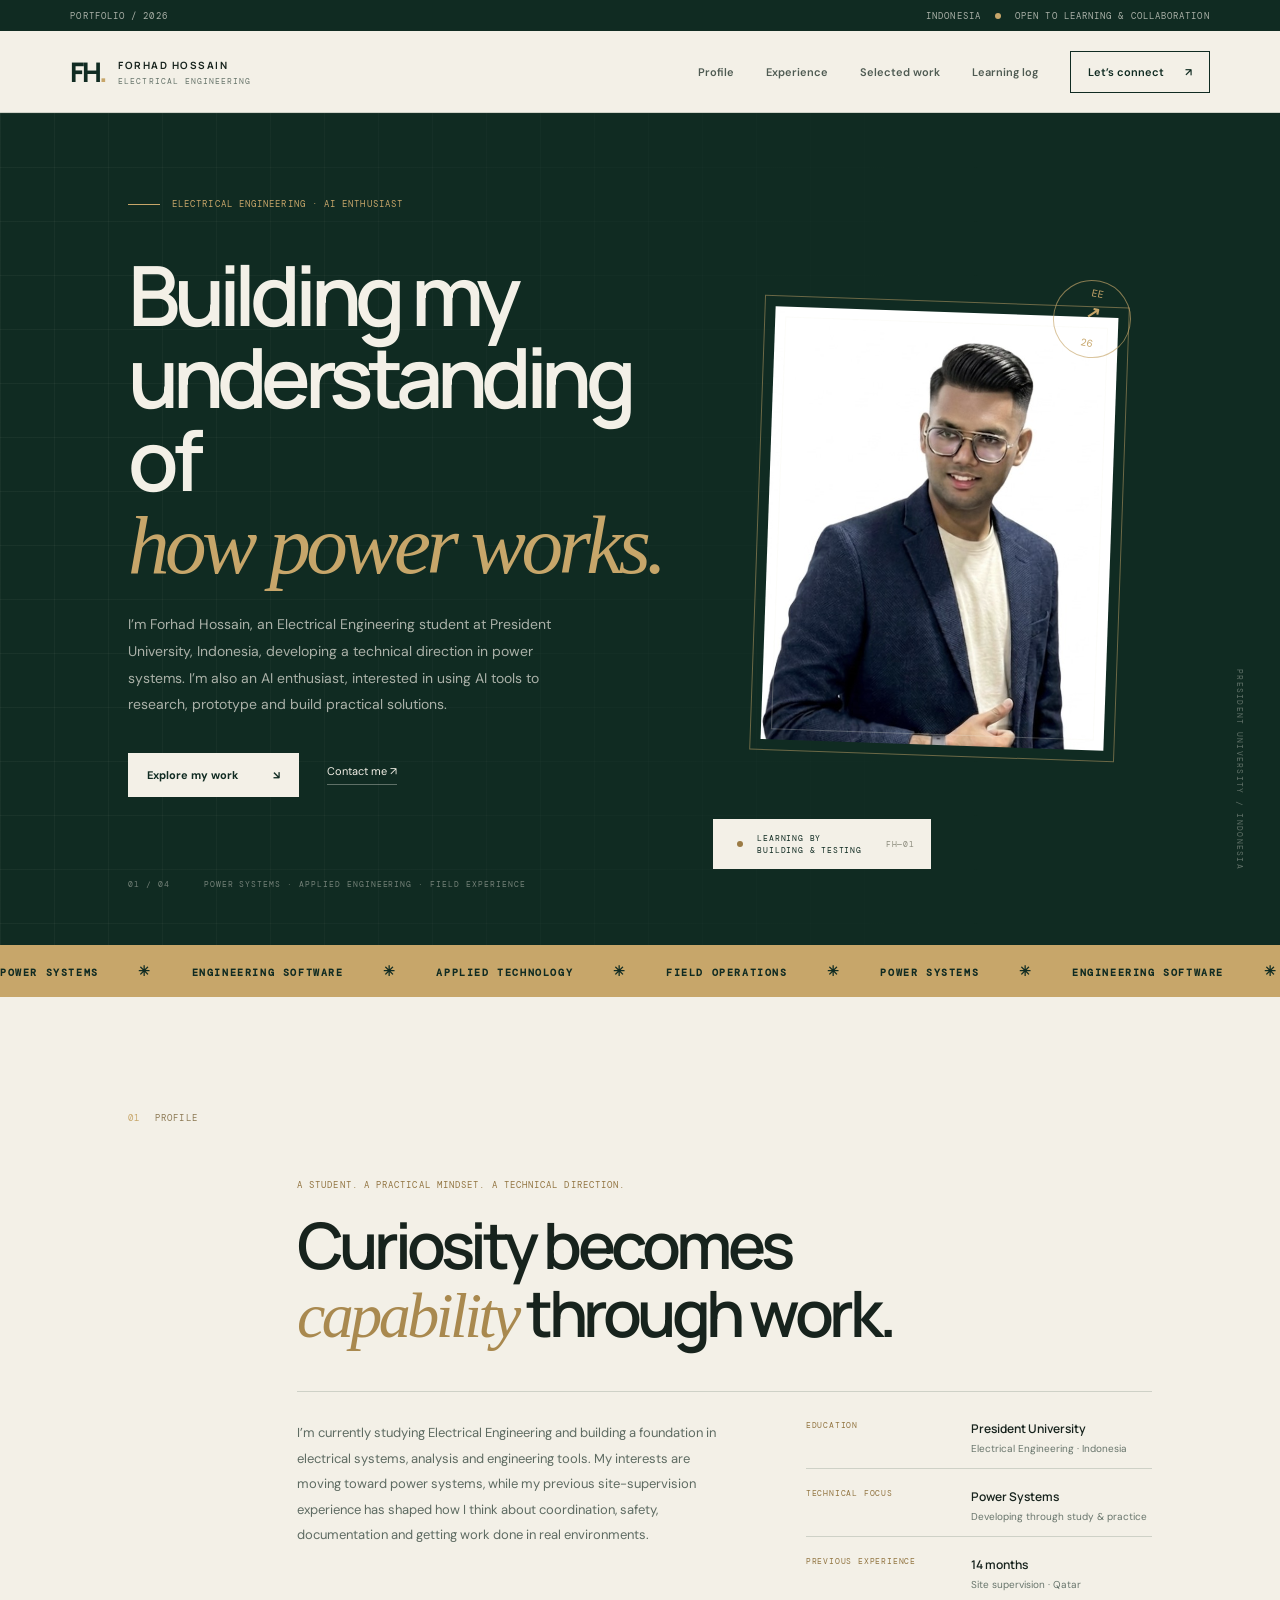
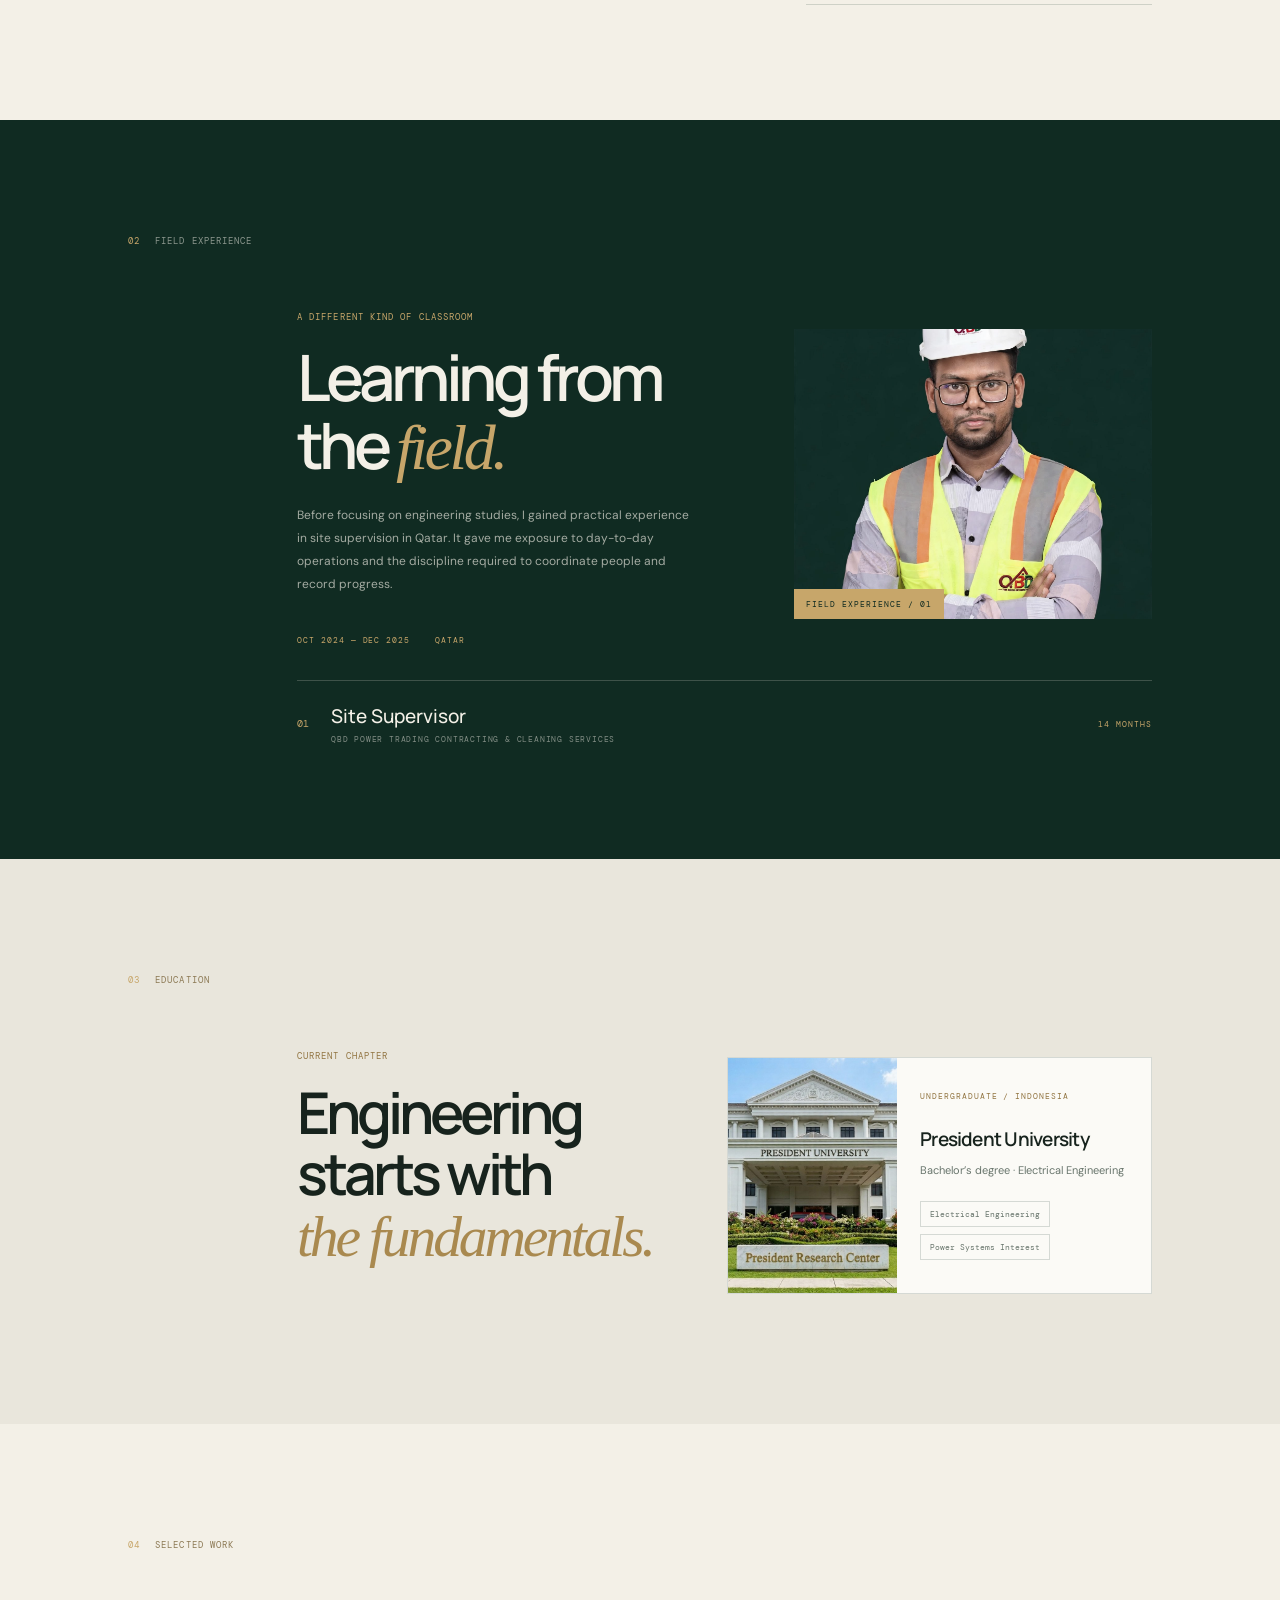
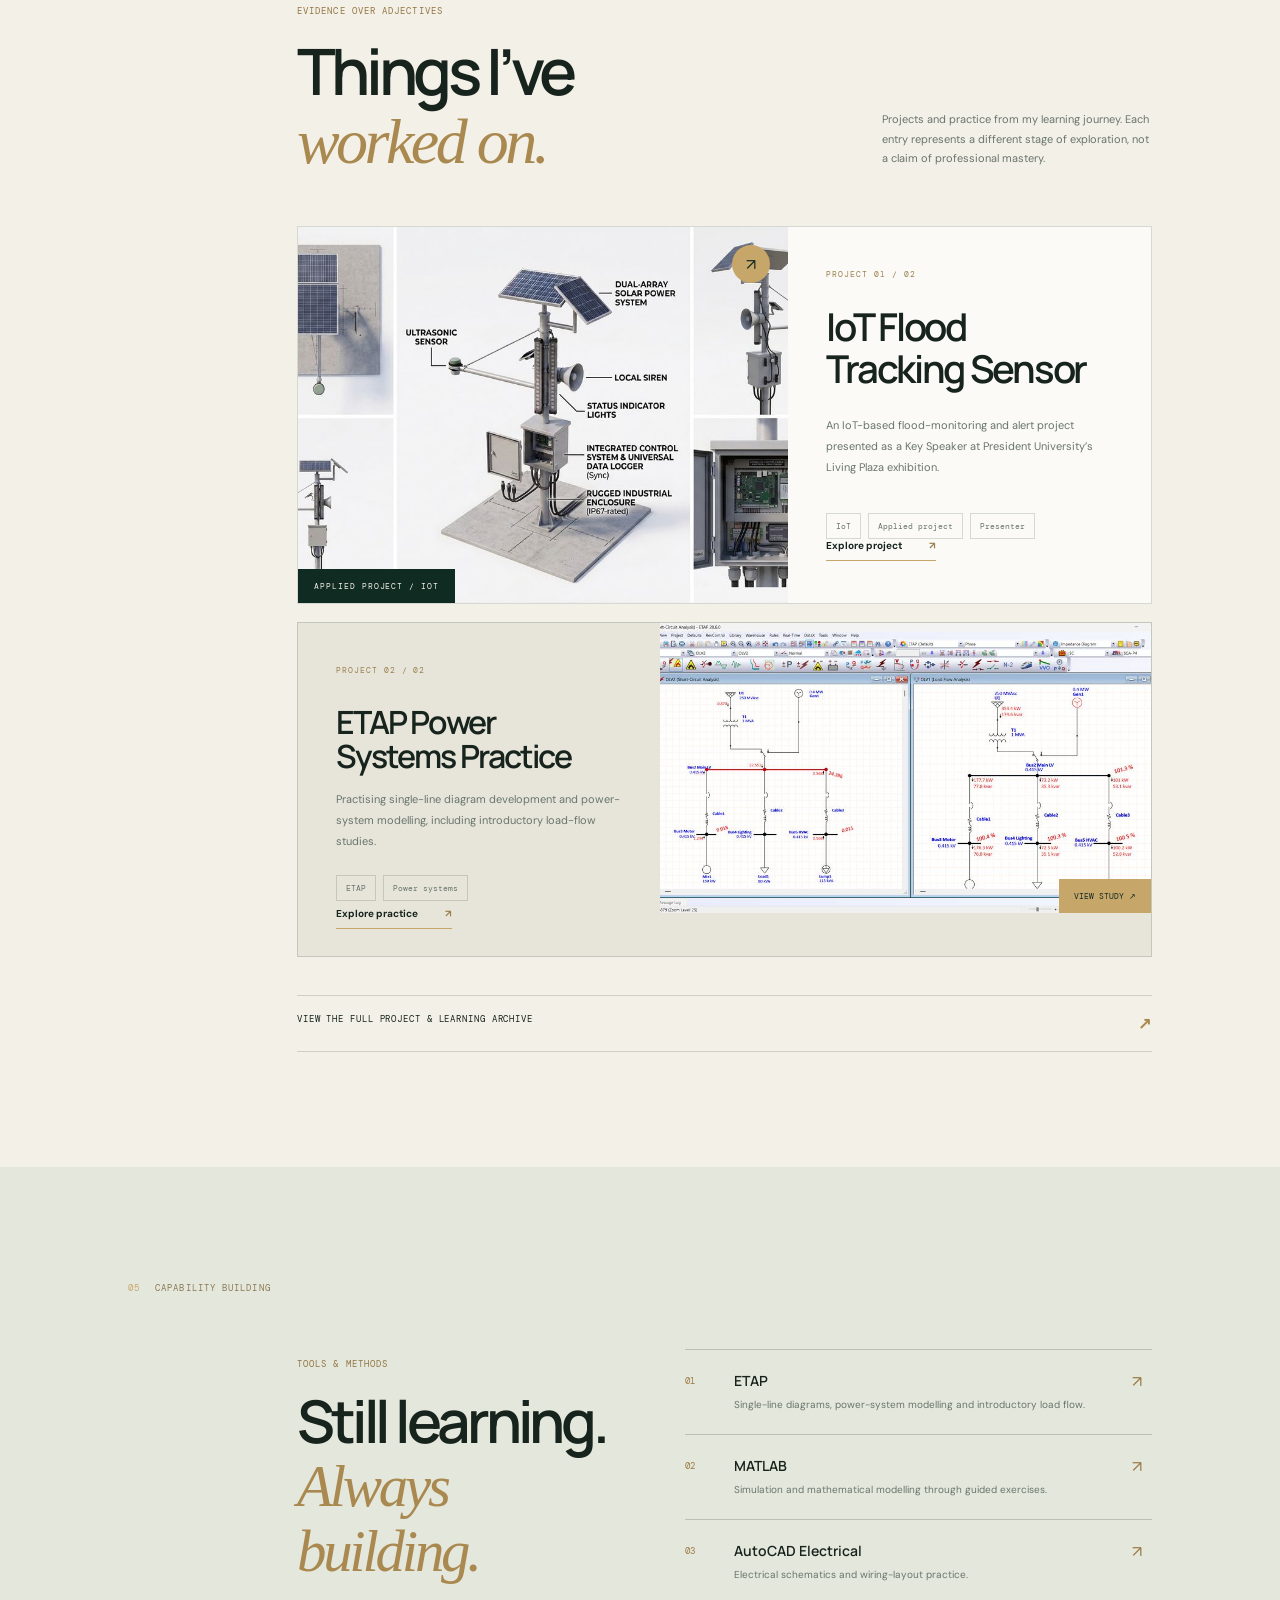
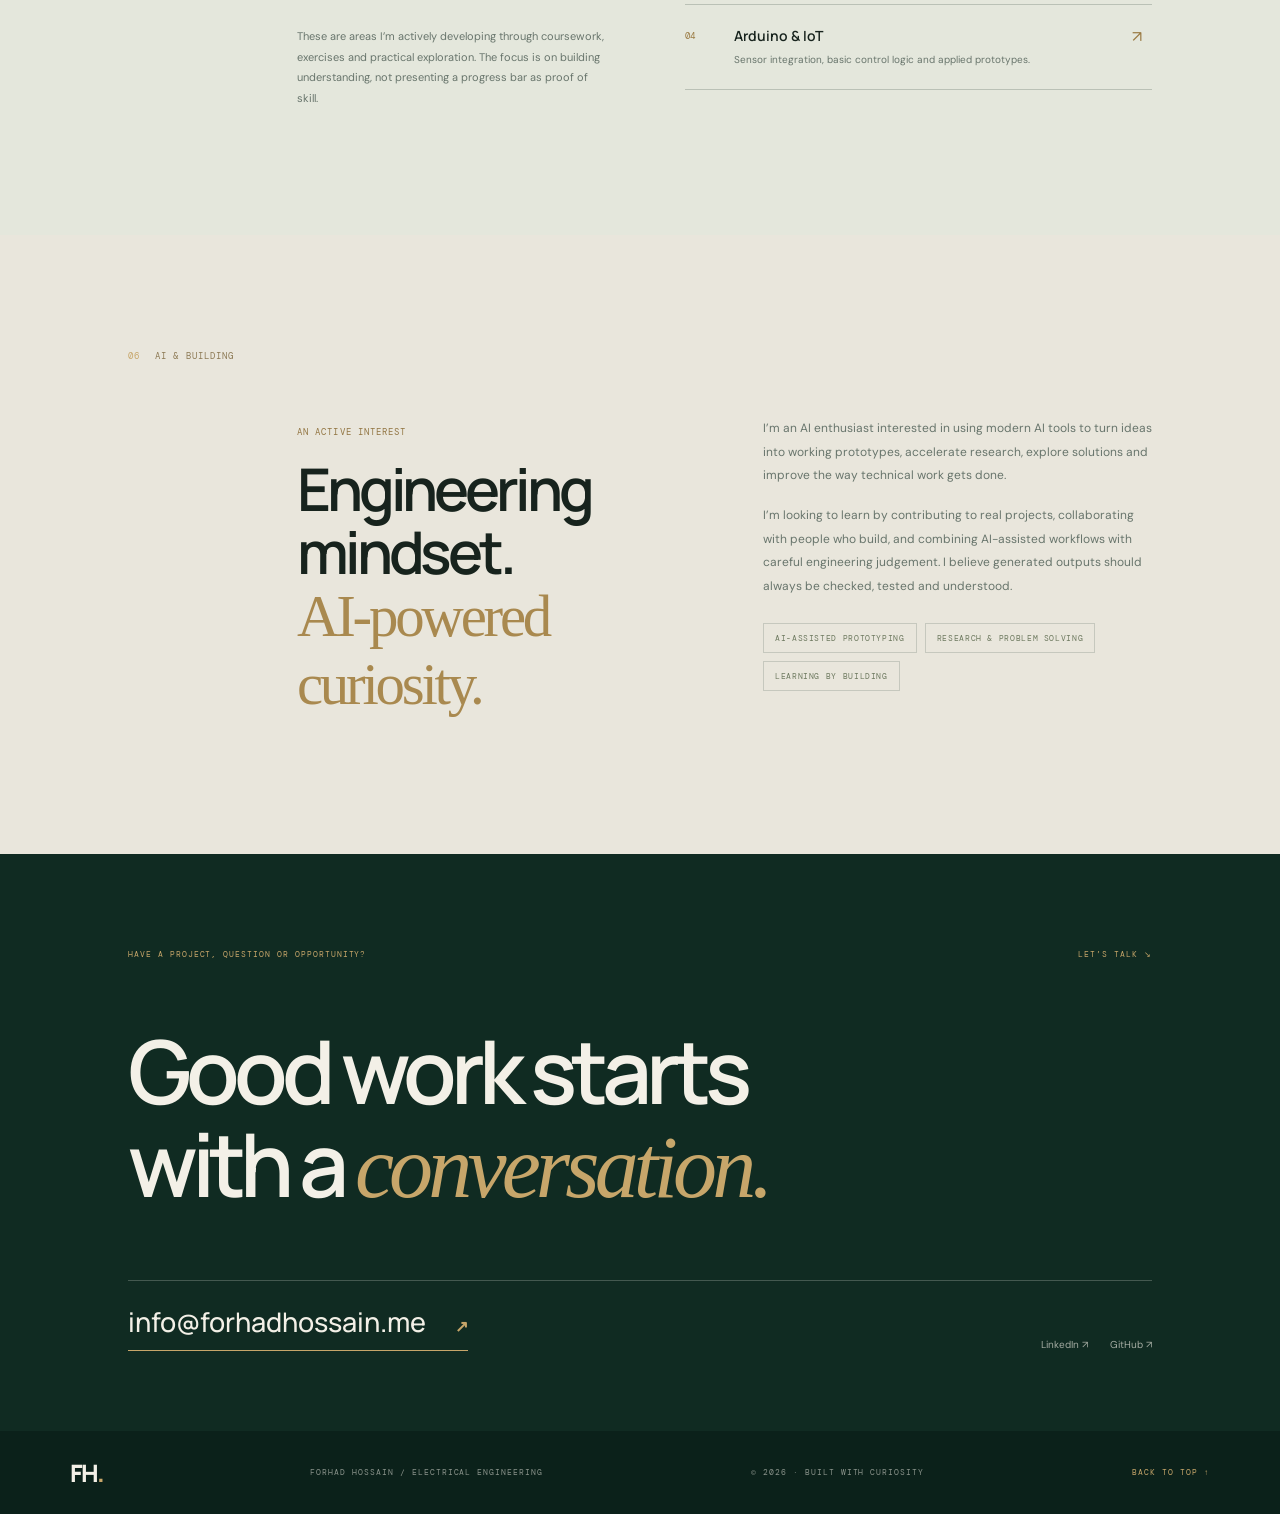
==== commit d633eff8: "Bring AI enthusiasm into V2 first impression" ====
--- a/redesign-preview/index.html
+++ b/redesign-preview/index.html
@@ -2,8 +2,8 @@
 <html lang="en">
 <head>
 <meta charset="utf-8"><meta name="viewport" content="width=device-width,initial-scale=1">
-<title>Forhad Hossain | Electrical Engineering & Power Systems</title>
-<meta name="description" content="Forhad Hossain, Electrical Engineering undergraduate at President University, Indonesia. Exploring power systems, engineering software and applied technology.">
+<title>Forhad Hossain | Electrical Engineering, Power Systems & AI</title>
+<meta name="description" content="Forhad Hossain, Electrical Engineering undergraduate at President University, Indonesia. Interested in power systems, AI-assisted building and practical engineering.">
 <meta name="theme-color" content="#102b22">
 <link rel="preconnect" href="https://fonts.googleapis.com"><link rel="preconnect" href="https://fonts.gstatic.com" crossorigin>
 <link href="https://fonts.googleapis.com/css2?family=DM+Mono:wght@400;500&family=DM+Sans:wght@400;500;600;700&family=Manrope:wght@400;500;600;700;800&display=swap" rel="stylesheet">
@@ -19,9 +19,9 @@
 <main id="top">
 <section class="hero">
  <div class="hero-copy">
-  <p class="kicker"><span class="kicker-line"></span> ELECTRICAL ENGINEERING UNDERGRADUATE</p>
+  <p class="kicker"><span class="kicker-line"></span> ELECTRICAL ENGINEERING · AI ENTHUSIAST</p>
   <h1>Building my<br>understanding of<br><em>how power works.</em></h1>
-  <p class="hero-intro">I’m Forhad Hossain, an Electrical Engineering student at President University, Indonesia, developing a technical direction in power systems through study, software practice and hands-on projects.</p>
+  <p class="hero-intro">I’m Forhad Hossain, an Electrical Engineering student at President University, Indonesia, developing a technical direction in power systems. I’m also an AI enthusiast, interested in using AI tools to research, prototype and build practical solutions.</p>
   <div class="hero-actions"><a class="button button-light" href="#work">Explore my work <span>↘</span></a><a class="text-link" href="mailto:info@forhadhossain.me">Contact me ↗</a></div>
   <div class="hero-foot"><span>01 / 04</span><span>POWER SYSTEMS · APPLIED ENGINEERING · FIELD EXPERIENCE</span></div>
  </div>
--- a/redesign-preview/styles/site.css
+++ b/redesign-preview/styles/site.css
@@ -11,6 +11,8 @@
 .contact{background:var(--forest);color:var(--cream);padding-top:95px;padding-bottom:80px}.contact-top{display:flex;justify-content:space-between;color:var(--bronze);font-size:8px}.contact h2{font-size:clamp(48px,7vw,88px);margin:65px 0}.contact h2 em{color:var(--bronze)}.contact-bottom{border-top:1px solid rgba(243,240,231,.23);padding-top:22px;display:flex;justify-content:space-between;align-items:end}.contact-email{font:500 clamp(17px,2.3vw,27px) var(--display);border-bottom:1px solid var(--bronze);padding-bottom:10px}.contact-email b{color:var(--bronze);font-size:16px;margin-left:24px}.contact-links{display:flex;gap:22px;font-size:10px;color:rgba(243,240,231,.65)}footer{padding:25px 5.5vw;background:#0b211a;color:rgba(243,240,231,.55);display:flex;align-items:center;justify-content:space-between;font-size:8px}footer a:last-child{color:var(--bronze)}.footer-brand{font:800 24px var(--display);letter-spacing:-.1em;color:var(--cream)}
 /* archive page */.archive-hero{background:var(--forest);color:var(--cream);padding:100px 10vw 85px;position:relative;overflow:hidden}.archive-hero:after{content:"PROJECT / LOG";position:absolute;right:7vw;bottom:32px;font:9px var(--mono);letter-spacing:.2em;color:rgba(243,240,231,.25)}.archive-hero .eyebrow{color:var(--bronze)}.archive-hero h1{font:600 clamp(48px,7vw,88px)/.98 var(--display);letter-spacing:-.075em;margin:27px 0;max-width:850px}.archive-hero h1 em{font:400 1em Georgia,serif;color:var(--bronze)}.archive-hero p:last-child{max-width:570px;color:rgba(243,240,231,.65);font-size:12px;line-height:1.9}.archive-body{padding:70px 10vw 110px}.filter-bar{display:flex;gap:8px;flex-wrap:wrap;margin-bottom:35px}.filter-bar button{background:transparent;border:1px solid var(--line);padding:10px 15px;color:var(--forest);font:9px var(--mono);cursor:pointer}.filter-bar button.active,.filter-bar button:hover{background:var(--forest);color:var(--cream)}.archive-grid{display:grid;grid-template-columns:repeat(3,1fr);gap:17px}.archive-card{background:var(--white);border:1px solid var(--line);min-width:0}.archive-card[hidden]{display:none}.archive-card img{width:100%;aspect-ratio:4/3;object-fit:cover;background:#dfe4dc}.archive-card-body{padding:18px}.archive-card small{font:8px var(--mono);letter-spacing:.12em;color:#987a45}.archive-card h2{font:600 17px var(--display);letter-spacing:-.04em;margin:11px 0 7px}.archive-card p{font-size:10px;line-height:1.7;color:var(--muted);margin:0}.archive-footer{margin-top:55px;padding-top:18px;border-top:1px solid var(--line);font:9px var(--mono);color:var(--muted)}
 @media(max-width:900px){.site-header nav{gap:17px}.hero{padding-left:7vw;padding-right:7vw}.section-pad{padding:90px 7vw}.profile-content,.experience-layout,.education-layout,.work-heading,.project-feature,.project-secondary,.all-work,.learning-layout{margin-left:9%}.archive-body{padding-left:7vw;padding-right:7vw}}
-@media(max-width:700px){.topline{padding:0 5vw}.topline span:last-child{font-size:0}.site-header{height:70px;padding:0 5vw}.menu-toggle{display:block}.site-header nav{display:none;position:absolute;top:69px;left:0;right:0;background:var(--cream);padding:20px 5vw 25px;border-bottom:1px solid var(--line);flex-direction:column;align-items:stretch;gap:0}.site-header nav.open{display:flex}.site-header nav a{padding:13px 0;border-bottom:1px solid var(--line)}.site-header nav .nav-contact{margin-top:12px;padding:13px}.hero{grid-template-columns:1fr;padding:65px 7vw 45px;gap:45px}.hero h1{font-size:clamp(49px,13vw,74px);margin-top:34px}.hero-visual{padding:0 8vw 15px;justify-content:flex-start}.portrait-frame{width:min(100%,330px);height:390px}.hero-stamp{right:3%;top:48%}.hero-side-label{display:none}.hero-foot{margin-top:52px;flex-wrap:wrap;line-height:1.8}.section-pad{padding:75px 7vw}.profile-content,.experience-layout,.education-layout,.work-heading,.project-feature,.project-secondary,.all-work,.learning-layout{margin-left:0}.profile-bottom,.experience-layout,.education-layout,.learning-layout{grid-template-columns:1fr;gap:32px}.profile h2,.experience h2,.education h2,.work h2,.learning h2{font-size:clamp(40px,11vw,58px)}.experience-photo img{height:245px}.experience-role{gap:13px;flex-wrap:wrap}.role-period{margin-left:auto}.education-card{grid-template-columns:1fr}.education-card>img{height:190px;min-height:0}.work-heading{display:block}.work-heading>p{margin-top:23px}.project-feature{grid-template-columns:1fr}.project-image{min-height:260px;height:260px}.project-info{padding:28px}.project-info h3{font-size:33px}.project-info .arrow-link{margin-top:25px}.project-secondary{grid-template-columns:1fr}.secondary-image{height:220px;grid-row:1}.secondary-info{padding:27px}.all-work{font-size:8px;gap:20px}.contact{padding-top:75px;padding-bottom:60px}.contact h2{margin:55px 0;font-size:clamp(48px,12vw,70px)}.contact-bottom{align-items:flex-start;flex-direction:column;gap:30px}.contact-email{font-size:clamp(16px,4vw,23px)}footer{padding:22px 7vw;display:grid;grid-template-columns:1fr 1fr;gap:16px;font-size:7px}footer span:nth-child(2){text-align:right}footer a:last-child{text-align:right}.archive-hero{padding:75px 7vw 65px}.archive-hero h1{font-size:clamp(47px,12vw,70px)}.archive-body{padding:55px 7vw 80px}.archive-grid{grid-template-columns:repeat(2,minmax(0,1fr));gap:12px}.archive-card-body{padding:13px}.archive-card h2{font-size:14px}}
+@media(max-width:700px){.topline{padding:0 5vw}.topline span:last-child{font-size:0}.site-header{height:70px;padding:0 5vw}.menu-toggle{display:block}.site-header nav{display:none;position:absolute;top:69px;left:0;right:0;background:var(--cream);padding:20px 5vw 25px;border-bottom:1px solid var(--line);flex-direction:column;align-items:stretch;gap:0}.site-header nav.open{display:flex}.site-header nav a{padding:13px 0;border-bottom:1px solid var(--line)}.site-header nav .nav-contact{margin-top:12px;padding:13px}.hero{grid-template-columns:1fr;padding:65px 7vw 45px;gap:45px}.hero h1{font-size:clamp(49px,13vw,74px);margin-top:34px}.hero-visual{padding:0 8vw 15px;justify-content:flex-start}.portrait-frame{width:min(100%,330px);height:390px}.hero-stamp{right:3%;top:48%}.hero-side-label{display:none}.hero-foot{margin-top:52px;flex-wrap:wrap;line-height:1.8}.section-pad{padding:75px 7vw}.profile-content,.experience-layout,.education-layout,.work-heading,.project-feature,.project-secondary,.all-work,.learning-layout{margin-left:0}.profile-bottom,.experience-layout,.education-layout,.learning-layout{grid-template-columns:1fr;gap:32px}.profile h2,.experience h2,.education h2,.work h2,.learning h2{font-size:clamp(40px,11vw,58px)}.experience-photo img{height:245px}.experience-role{gap:13px;flex-wrap:wrap}.role-period{margin-left:auto}.education-card{grid-template-columns:1fr}.education-card>img{height:190px;min-height:0}.work-heading{display:block}.work-heading>p{margin-top:23px}.project-feature{grid-template-columns:1fr}.project-image{min-height:260px;height:260px}.project-info{padding:28px}.project-info h3{font-size:33px}.project-info .arrow-link{margin-top:25px}.project-secondary{grid-template-columns:1fr}.secondary-image{height:220px;grid-row:1}.secondary-info{padding:27px}.all-work{font-size:8px;gap:20px}.ai-focus-layout{margin-left:0;grid-template-columns:1fr;gap:20px}.contact{padding-top:75px;padding-bottom:60px}.contact h2{margin:55px 0;font-size:clamp(48px,12vw,70px)}.contact-bottom{align-items:flex-start;flex-direction:column;gap:30px}.contact-email{font-size:clamp(16px,4vw,23px)}footer{padding:22px 7vw;display:grid;grid-template-columns:1fr 1fr;gap:16px;font-size:7px}footer span:nth-child(2){text-align:right}footer a:last-child{text-align:right}.archive-hero{padding:75px 7vw 65px}.archive-hero h1{font-size:clamp(47px,12vw,70px)}.archive-body{padding:55px 7vw 80px}.archive-grid{grid-template-columns:repeat(2,minmax(0,1fr));gap:12px}.archive-card-body{padding:13px}.archive-card h2{font-size:14px}}
 @media(max-width:430px){.archive-grid{grid-template-columns:1fr}.archive-card img{aspect-ratio:16/10}.hero-actions{gap:18px}.button{gap:18px;padding:14px}.profile-facts div{grid-template-columns:1fr}.profile-facts small{grid-column:1}.experience-meta{flex-wrap:wrap}.contact-top{font-size:7px;gap:20px}.contact-links{gap:18px}}
 @media(prefers-reduced-motion:reduce){html{scroll-behavior:auto}*,*:before,*:after{animation-duration:.01ms!important;transition-duration:.01ms!important}}
+
+.ai-focus{background:var(--paper)}.ai-focus-layout{margin:55px 0 0 16.5%;display:grid;grid-template-columns:1fr 1fr;gap:9%;align-items:start}.ai-focus h2{font:600 clamp(39px,4.6vw,60px)/1.06 var(--display);letter-spacing:-.07em;margin:20px 0}.ai-focus h2 em{font:400 1em Georgia,serif;color:#a9894f;letter-spacing:-.055em}.ai-focus-copy p{font-size:12px;line-height:1.95;color:var(--muted);margin:0 0 17px}.ai-interest-tags{display:flex;flex-wrap:wrap;gap:8px;margin-top:25px}.ai-interest-tags span{padding:9px 11px;border:1px solid var(--line);font:8px var(--mono);letter-spacing:.08em;color:#6d795f}
